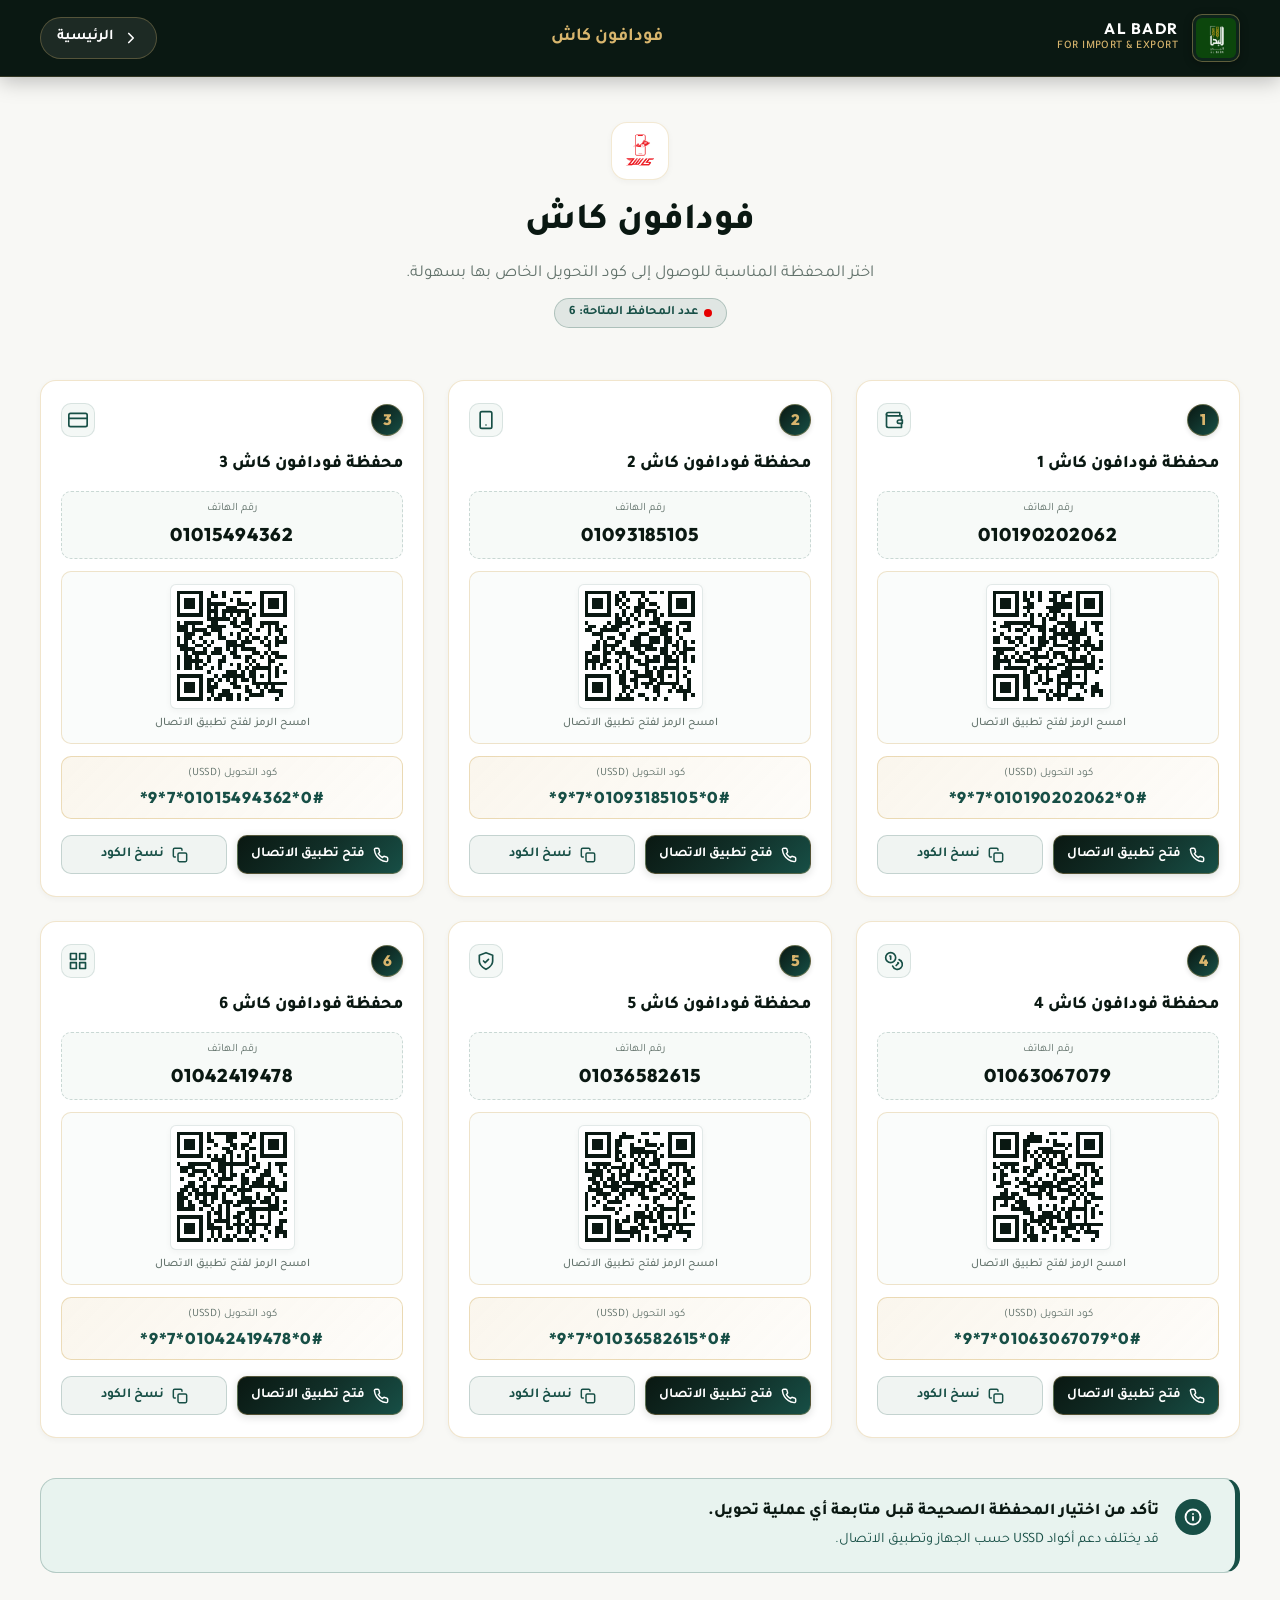
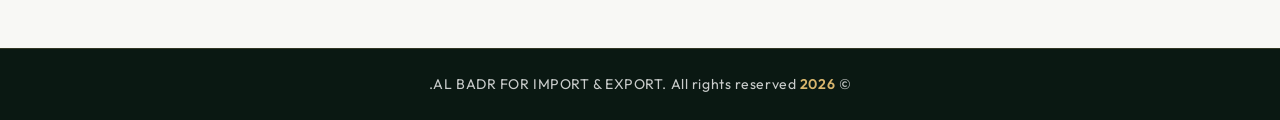
==== vodafone.html @ 9dbde71a "Add files via upload" ====
<!DOCTYPE html>
<html lang="ar" dir="rtl">
<head>
  <meta charset="UTF-8">
  <meta name="viewport" content="width=device-width, initial-scale=1.0">
  <title>AL BADR FOR IMPORT & EXPORT | فودافون كاش - محافظ التحويل</title>
  <meta name="description" content="محافظ فودافون كاش الرسمية لشركة البدر للاستيراد والتصدير - اختر المحفظة المناسبة للوصول إلى كود التحويل والـ QR Code الخاص بها بسهولة.">
  
  <!-- Favicon -->
  <link rel="icon" type="image/jpeg" href="logo.jpeg">
  
  <!-- Google Fonts: Tajawal (Arabic) + Outfit (Latin) -->
  <link rel="preconnect" href="https://fonts.googleapis.com">
  <link rel="preconnect" href="https://fonts.gstatic.com" crossorigin>
  <link href="https://fonts.googleapis.com/css2?family=Outfit:wght@400;500;600;700;800&family=Tajawal:wght@400;500;700;800;900&display=swap" rel="stylesheet">
  
  <!-- Main Stylesheet -->
  <link rel="stylesheet" href="style.css">
  
  <!-- Lightweight Standalone QR Code Library (Local with CDN fallback) -->
  <script src="qrcode.min.js"></script>
  <script>
    if (typeof QRCode === 'undefined') {
      document.write('<script src="https://cdnjs.cloudflare.com/ajax/libs/qrcodejs/1.0.0/qrcode.min.js"><\/script>');
    }
  </script>

  <!-- Vodafone Page Specific Styles -->
  <style>
    /* Subpage Header */
    .subpage-header-container {
      display: flex;
      align-items: center;
      justify-content: space-between;
      height: 76px;
    }

    .btn-back-home {
      display: inline-flex;
      align-items: center;
      gap: 8px;
      color: var(--color-white);
      font-size: 0.92rem;
      font-weight: 600;
      padding: 8px 16px;
      border-radius: var(--radius-full);
      background: rgba(255, 255, 255, 0.08);
      border: 1px solid rgba(216, 181, 109, 0.3);
      transition: all var(--transition-fast);
      cursor: pointer;
    }

    .btn-back-home:hover {
      background: var(--color-accent-gold);
      color: var(--color-primary-dark);
      border-color: var(--color-accent-gold);
      transform: translateX(3px);
    }

    .btn-back-home svg {
      width: 18px;
      height: 18px;
      transition: transform var(--transition-fast);
    }

    .header-subpage-title {
      font-size: 1.15rem;
      font-weight: 700;
      color: var(--color-accent-gold);
      display: flex;
      align-items: center;
      gap: 8px;
    }

    /* Main Page Container */
    .vodafone-page-main {
      padding: 45px 0 75px;
      min-height: calc(100vh - 150px);
    }

    /* Hero / Title Section */
    .vodafone-header-block {
      text-align: center;
      max-width: 720px;
      margin: 0 auto 40px;
    }

    .vodafone-top-icon-box {
      width: 58px;
      height: 58px;
      margin: 0 auto 14px;
      background: #FFFFFF;
      border-radius: var(--radius-md);
      box-shadow: var(--shadow-sm);
      border: 1px solid rgba(216, 181, 109, 0.3);
      display: flex;
      align-items: center;
      justify-content: center;
      padding: 8px;
    }

    .vodafone-top-icon-box img {
      width: 100%;
      height: 100%;
      object-fit: contain;
    }

    .vodafone-badge-count {
      display: inline-flex;
      align-items: center;
      gap: 6px;
      background: rgba(23, 79, 70, 0.1);
      border: 1px solid rgba(23, 79, 70, 0.25);
      color: var(--color-secondary-green);
      font-size: 0.8rem;
      font-weight: 700;
      padding: 4px 14px;
      border-radius: var(--radius-full);
      margin-bottom: 12px;
    }

    .vodafone-badge-count-dot {
      width: 8px;
      height: 8px;
      border-radius: 50%;
      background: #E60000;
    }

    .vodafone-main-heading {
      font-size: 2.3rem;
      font-weight: 800;
      color: var(--color-primary-dark);
      margin-bottom: 8px;
    }

    .vodafone-desc-text {
      font-size: 1.05rem;
      color: var(--color-text-muted);
      line-height: 1.6;
    }

    /* Wallets Grid */
    .wallets-grid {
      display: grid;
      grid-template-columns: repeat(3, 1fr);
      gap: 24px;
      margin-bottom: 40px;
    }

    /* Single Wallet Card */
    .wallet-card {
      background: var(--color-white);
      border: 1px solid rgba(216, 181, 109, 0.35);
      border-radius: var(--radius-md);
      padding: 22px 20px;
      display: flex;
      flex-direction: column;
      position: relative;
      box-shadow: var(--shadow-sm);
      transition: transform var(--transition-smooth), box-shadow var(--transition-smooth), border-color var(--transition-smooth);
    }

    .wallet-card:hover {
      transform: translateY(-4px);
      box-shadow: var(--shadow-md);
      border-color: var(--color-accent-gold);
    }

    .wallet-card-header {
      display: flex;
      align-items: center;
      justify-content: space-between;
      margin-bottom: 14px;
    }

    /* Serial Number Badge */
    .wallet-serial-badge {
      width: 32px;
      height: 32px;
      border-radius: 50%;
      background: linear-gradient(135deg, #0A1812 0%, #174F46 100%);
      color: var(--color-accent-gold);
      font-weight: 800;
      font-size: 0.95rem;
      font-family: var(--font-latin);
      display: flex;
      align-items: center;
      justify-content: center;
      border: 1px solid rgba(216, 181, 109, 0.4);
      box-shadow: 0 2px 5px rgba(0,0,0,0.12);
    }

    /* Unique Card Icon (Small: 24-32px) */
    .wallet-icon-holder {
      width: 34px;
      height: 34px;
      border-radius: var(--radius-sm);
      background: #F4F8F6;
      border: 1px solid rgba(23, 79, 70, 0.12);
      display: flex;
      align-items: center;
      justify-content: center;
      color: var(--color-secondary-green);
      transition: all var(--transition-fast);
    }

    .wallet-card:hover .wallet-icon-holder {
      background: #E9F4F0;
      color: var(--color-accent-gold);
      transform: scale(1.05);
    }

    .wallet-icon-holder svg {
      width: 20px;
      height: 20px;
    }

    .wallet-title {
      font-size: 1.1rem;
      font-weight: 800;
      color: var(--color-primary-dark);
      margin-bottom: 12px;
    }

    /* Phone Box */
    .wallet-data-row {
      background: #F7FAF8;
      border: 1px dashed rgba(23, 79, 70, 0.2);
      border-radius: var(--radius-sm);
      padding: 8px 12px;
      margin-bottom: 12px;
      text-align: center;
    }

    .wallet-data-label {
      font-size: 0.7rem;
      color: var(--color-text-muted);
      margin-bottom: 2px;
      display: block;
    }

    .wallet-phone-val {
      font-family: var(--font-latin);
      font-size: 1.15rem;
      font-weight: 800;
      color: var(--color-primary-dark);
      letter-spacing: 0.05em;
      direction: ltr;
      display: block;
    }

    /* QR Code Display Frame */
    .wallet-qr-wrapper {
      background: #FAFCFB;
      border: 1px solid rgba(216, 181, 109, 0.35);
      border-radius: var(--radius-sm);
      padding: 12px 10px 10px;
      display: flex;
      flex-direction: column;
      align-items: center;
      justify-content: center;
      margin-bottom: 12px;
    }

    .wallet-qr-box {
      width: 125px;
      height: 125px;
      background: #FFFFFF;
      padding: 6px;
      border-radius: 6px;
      border: 1px solid rgba(23, 79, 70, 0.12);
      box-shadow: 0 2px 6px rgba(0,0,0,0.04);
      display: flex;
      align-items: center;
      justify-content: center;
    }

    .wallet-qr-box canvas, .wallet-qr-box img {
      display: block;
      max-width: 100%;
      height: auto;
    }

    .wallet-qr-caption {
      font-size: 0.72rem;
      color: var(--color-text-muted);
      margin-top: 6px;
      font-weight: 500;
    }

    /* USSD Code Box */
    .wallet-code-row {
      background: linear-gradient(135deg, rgba(216, 181, 109, 0.12) 0%, rgba(216, 181, 109, 0.04) 100%);
      border: 1px solid rgba(216, 181, 109, 0.45);
      border-radius: var(--radius-sm);
      padding: 8px 12px;
      margin-bottom: 16px;
      text-align: center;
    }

    .wallet-code-val {
      font-family: var(--font-latin);
      font-size: 0.98rem;
      font-weight: 800;
      color: var(--color-secondary-green);
      letter-spacing: 0.05em;
      direction: ltr;
      display: block;
    }

    /* Action Buttons (UI Stage) */
    .wallet-actions-group {
      margin-top: auto;
      display: flex;
      gap: 10px;
    }

    .btn-wallet-action {
      flex: 1;
      display: inline-flex;
      align-items: center;
      justify-content: center;
      gap: 8px;
      font-size: 0.85rem;
      font-weight: 700;
      padding: 10px 12px;
      border-radius: var(--radius-sm);
      transition: all var(--transition-fast);
      cursor: pointer;
      user-select: none;
    }

    .btn-wallet-call {
      background: var(--gradient-hero);
      color: var(--color-white);
      border: 1px solid rgba(216, 181, 109, 0.35);
      box-shadow: 0 2px 8px rgba(10, 24, 18, 0.15);
    }

    .btn-wallet-call:hover {
      background: var(--gradient-gold);
      color: var(--color-primary-dark);
      border-color: var(--color-accent-gold);
      transform: translateY(-2px);
    }

    .btn-wallet-copy {
      background: #F0F4F2;
      color: var(--color-secondary-green);
      border: 1px solid rgba(23, 79, 70, 0.2);
    }

    .btn-wallet-copy:hover {
      background: #E0ECE8;
      color: var(--color-primary-dark);
      border-color: var(--color-secondary-green);
      transform: translateY(-2px);
    }

    .btn-wallet-action svg {
      width: 16px;
      height: 16px;
    }

    /* Notice / Instruction Section at bottom */
    .vodafone-notice-box {
      background: #E8F3EF;
      border: 1px solid rgba(23, 79, 70, 0.25);
      border-right: 5px solid var(--color-secondary-green);
      border-radius: var(--radius-md);
      padding: 20px 24px;
      display: flex;
      align-items: flex-start;
      gap: 16px;
    }

    .notice-icon-box {
      width: 36px;
      height: 36px;
      border-radius: 50%;
      background: var(--color-secondary-green);
      color: var(--color-white);
      display: flex;
      align-items: center;
      justify-content: center;
      flex-shrink: 0;
    }

    .notice-icon-box svg {
      width: 18px;
      height: 18px;
    }

    .notice-text-content h4 {
      font-size: 1.02rem;
      font-weight: 800;
      color: var(--color-primary-dark);
      margin-bottom: 4px;
    }

    .notice-text-content p {
      font-size: 0.9rem;
      color: var(--color-secondary-green);
      line-height: 1.6;
    }

    /* Responsive Queries */
    @media (max-width: 992px) {
      .wallets-grid {
        grid-template-columns: repeat(2, 1fr);
      }
    }

    @media (max-width: 640px) {
      .wallets-grid {
        grid-template-columns: 1fr;
        gap: 20px;
      }

      .vodafone-main-heading {
        font-size: 1.85rem;
      }

      .vodafone-notice-box {
        flex-direction: column;
        padding: 16px;
      }
    }
  </style>
</head>
<body dir="rtl">

  <!-- ==========================================================================
       Header Section
       ========================================================================== -->
  <header class="site-header" id="mainHeader">
    <div class="container subpage-header-container">
      <!-- Brand Identity / Logo -->
      <a href="index.html" class="brand-identity" style="text-decoration:none;">
        <div class="brand-logo-frame">
          <img src="logo.jpeg" alt="شعار شركة البدر للاستيراد والتصدير" class="brand-logo-img">
        </div>
        <div class="brand-text">
          <span class="brand-name-en">AL BADR</span>
          <span class="brand-sub-tag">FOR IMPORT &amp; EXPORT</span>
        </div>
      </a>

      <!-- Page Title -->
      <div class="header-subpage-title">
        <span>فودافون كاش</span>
      </div>

      <!-- Back to Main Page Button -->
      <div>
        <a href="index.html" class="btn-back-home" aria-label="الرجوع للرئيسية">
          <svg viewBox="0 0 24 24" fill="none" stroke="currentColor" stroke-width="2.2" stroke-linecap="round" stroke-linejoin="round">
            <polyline points="9 18 15 12 9 6"></polyline>
          </svg>
          <span>الرئيسية</span>
        </a>
      </div>
    </div>
  </header>

  <!-- ==========================================================================
       Vodafone Cash Wallets Section
       ========================================================================== -->
  <main class="vodafone-page-main">
    <div class="container">
      
      <!-- Top Title and Info -->
      <div class="vodafone-header-block">
        <div class="vodafone-top-icon-box">
          <img src="vodafone.png" alt="Vodafone Cash Logo">
        </div>
        
        <h1 class="vodafone-main-heading">
          فودافون كاش
        </h1>
        
        <p class="vodafone-desc-text">
          اختر المحفظة المناسبة للوصول إلى كود التحويل الخاص بها بسهولة.
        </p>
        
        <div class="vodafone-badge-count" style="margin-top: 10px;">
          <span class="vodafone-badge-count-dot"></span>
          <span>عدد المحافظ المتاحة: 6</span>
        </div>
      </div>

      <!-- 6 Wallets Dynamic Grid Container -->
      <div class="wallets-grid" id="walletsContainer">
        <!-- Rendered dynamically from siteConfig.js data list -->
      </div>

      <!-- Bottom Notice Box -->
      <div class="vodafone-notice-box">
        <div class="notice-icon-box">
          <svg viewBox="0 0 24 24" fill="none" stroke="currentColor" stroke-width="2.5" stroke-linecap="round" stroke-linejoin="round">
            <circle cx="12" cy="12" r="10"></circle>
            <line x1="12" y1="16" x2="12" y2="12"></line>
            <line x1="12" y1="8" x2="12.01" y2="8"></line>
          </svg>
        </div>
        <div class="notice-text-content">
          <h4>تأكد من اختيار المحفظة الصحيحة قبل متابعة أي عملية تحويل.</h4>
          <p>قد يختلف دعم أكواد USSD حسب الجهاز وتطبيق الاتصال.</p>
        </div>
      </div>

    </div>
  </main>

  <!-- ==========================================================================
       Minimal Copyright Footer
       ========================================================================== -->
  <footer class="site-footer" id="footer">
    <div class="container footer-minimal-container">
      <div class="copyright-text">
        &copy; <span id="currentYear">2026</span> AL BADR FOR IMPORT &amp; EXPORT. All rights reserved.
      </div>
    </div>
  </footer>

  <!-- Page Logic Script -->
  <script type="module">
    import { siteConfig } from './siteConfig.js';

    document.addEventListener("DOMContentLoaded", () => {
      // 1. Update copyright year automatically
      const yearEl = document.getElementById("currentYear");
      if (yearEl) {
        yearEl.textContent = new Date().getFullYear();
      }

      // 2. SVG Icons helper for distinct wallet icons (24-32px)
      const iconsMap = {
        wallet: `<svg viewBox="0 0 24 24" fill="none" stroke="currentColor" stroke-width="2" stroke-linecap="round" stroke-linejoin="round"><path d="M21 12V7H5a2 2 0 0 1 0-4h14v4"></path><path d="M3 5v14a2 2 0 0 0 2 2h16v-5"></path><path d="M18 12a2 2 0 0 0 0 4h4v-4Z"></path></svg>`,
        phone: `<svg viewBox="0 0 24 24" fill="none" stroke="currentColor" stroke-width="2" stroke-linecap="round" stroke-linejoin="round"><rect x="5" y="2" width="14" height="20" rx="2" ry="2"></rect><line x1="12" y1="18" x2="12.01" y2="18"></line></svg>`,
        card: `<svg viewBox="0 0 24 24" fill="none" stroke="currentColor" stroke-width="2" stroke-linecap="round" stroke-linejoin="round"><rect x="1" y="4" width="22" height="16" rx="2" ry="2"></rect><line x1="1" y1="10" x2="23" y2="10"></line></svg>`,
        coins: `<svg viewBox="0 0 24 24" fill="none" stroke="currentColor" stroke-width="2" stroke-linecap="round" stroke-linejoin="round"><circle cx="8" cy="8" r="6"></circle><path d="M18.09 10.37A6 6 0 1 1 10.34 18"></path><path d="M7 6h1v4"></path><path d="m16.71 13.88.7.71-2.82 2.82"></path></svg>`,
        shield: `<svg viewBox="0 0 24 24" fill="none" stroke="currentColor" stroke-width="2" stroke-linecap="round" stroke-linejoin="round"><path d="M12 22s8-4 8-10V5l-8-3-8 3v7c0 6 8 10 8 10z"></path><path d="m9 12 2 2 4-4"></path></svg>`,
        qrcode: `<svg viewBox="0 0 24 24" fill="none" stroke="currentColor" stroke-width="2" stroke-linecap="round" stroke-linejoin="round"><rect x="3" y="3" width="7" height="7"></rect><rect x="14" y="3" width="7" height="7"></rect><rect x="14" y="14" width="7" height="7"></rect><rect x="3" y="14" width="7" height="7"></rect></svg>`
      };

      // 3. Render 6 Wallets dynamically from centralized data
      const container = document.getElementById("walletsContainer");
      const walletsData = siteConfig.payments.vodafoneCash.wallets || [];
      const getCode = siteConfig.payments.vodafoneCash.getTransferCode;
      const getTelUri = siteConfig.payments.vodafoneCash.getTelUri;

      if (container && walletsData.length > 0) {
        container.innerHTML = walletsData.map(wallet => {
          const transferCode = getCode(wallet.phone);
          const telUri = getTelUri(wallet.phone);
          const iconSvg = iconsMap[wallet.iconType] || iconsMap.wallet;
          const qrContainerId = `qr-code-${wallet.id}`;

          return `
            <div class="wallet-card" data-wallet-id="${wallet.id}">
              <div class="wallet-card-header">
                <div class="wallet-serial-badge">${wallet.id}</div>
                <div class="wallet-icon-holder" aria-hidden="true">
                  ${iconSvg}
                </div>
              </div>

              <div class="wallet-title">${wallet.nameAr}</div>

              <!-- رقم الهاتف الخاص بالمحفظة -->
              <div class="wallet-data-row">
                <span class="wallet-data-label">رقم الهاتف</span>
                <span class="wallet-phone-val">${wallet.phone}</span>
              </div>

              <!-- QR Code الخاص بالمحفظة (باستخدام بروتوكول tel:) -->
              <div class="wallet-qr-wrapper">
                <div class="wallet-qr-box" id="${qrContainerId}" title="${telUri}"></div>
                <span class="wallet-qr-caption">امسح الرمز لفتح تطبيق الاتصال</span>
              </div>

              <!-- كود USSD مكتوب بوضوح -->
              <div class="wallet-code-row">
                <span class="wallet-data-label">كود التحويل (USSD)</span>
                <span class="wallet-code-val">${transferCode}</span>
              </div>

              <!-- الأزرار (مرحلة UI فقط، غير مفعلة حالياً) -->
              <div class="wallet-actions-group">
                <button type="button" class="btn-wallet-action btn-wallet-call" data-wallet-id="${wallet.id}" data-tel="${telUri}" aria-label="فتح تطبيق الاتصال لمحفظة ${wallet.id}">
                  <svg viewBox="0 0 24 24" fill="none" stroke="currentColor" stroke-width="2.2" stroke-linecap="round" stroke-linejoin="round">
                    <path d="M22 16.92v3a2 2 0 0 1-2.18 2 19.79 19.79 0 0 1-8.63-3.07 19.5 19.5 0 0 1-6-6 19.79 19.79 0 0 1-3.07-8.67A2 2 0 0 1 4.11 2h3a2 2 0 0 1 2 1.72 12.84 12.84 0 0 0 .7 2.81 2 2 0 0 1-.45 2.11L8.09 9.91a16 16 0 0 0 6 6l1.27-1.27a2 2 0 0 1 2.11-.45 12.84 12.84 0 0 0 2.81.7A2 2 0 0 1 22 16.92z"></path>
                  </svg>
                  <span>فتح تطبيق الاتصال</span>
                </button>

                <button type="button" class="btn-wallet-action btn-wallet-copy" data-wallet-id="${wallet.id}" data-code="${transferCode}" aria-label="نسخ الكود لمحفظة ${wallet.id}">
                  <svg viewBox="0 0 24 24" fill="none" stroke="currentColor" stroke-width="2.2" stroke-linecap="round" stroke-linejoin="round">
                    <rect x="9" y="9" width="13" height="13" rx="2" ry="2"></rect>
                    <path d="M5 15H4a2 2 0 0 1-2-2V4a2 2 0 0 1 2-2h9a2 2 0 0 1 2 2v1"></path>
                  </svg>
                  <span>نسخ الكود</span>
                </button>
              </div>
            </div>
          `;
        }).join('');

        // توليد QR Code لكل محفظة بشكل ديناميكي ومستقل باستخدام بروتوكول tel:
        const initQRCodes = () => {
          walletsData.forEach(wallet => {
            const qrContainerId = `qr-code-${wallet.id}`;
            const qrElem = document.getElementById(qrContainerId);
            const telUri = getTelUri(wallet.phone);

            if (qrElem) {
              qrElem.innerHTML = ""; // تفريغ أي محتوى سابق
              if (typeof QRCode !== 'undefined') {
                try {
                  new QRCode(qrElem, {
                    text: telUri,
                    width: 110,
                    height: 110,
                    colorDark: "#0A1812",
                    colorLight: "#FFFFFF",
                    correctLevel: QRCode.CorrectLevel.M
                  });
                } catch (err) {
                  console.error(`Error generating QR for wallet ${wallet.id}:`, err);
                  // في حال حدوث أي خطأ في الكانفاس، استخدام توليد SVG/Image كـ Fallback
                  qrElem.innerHTML = `<img src="https://api.qrserver.com/v1/create-qr-code/?size=110x110&data=${encodeURIComponent(telUri)}" alt="QR Code" width="110" height="110">`;
                }
              } else {
                // في حال عدم تحميل المكتبة لأي سبب في البيئة المحلية
                qrElem.innerHTML = `<img src="https://api.qrserver.com/v1/create-qr-code/?size=110x110&data=${encodeURIComponent(telUri)}" alt="QR Code" width="110" height="110">`;
              }
            }
          });
        };

        // تنفيذ التوليد مع ضمان اكتمال رسم الـ DOM
        setTimeout(initQRCodes, 50);
      }

      // 4. سلوك الأزرار في مرحلة الـ UI: تأثير بصري خفيف دون تشغيل اتصال أو نسخ
      const allActionButtons = document.querySelectorAll(".btn-wallet-action");
      allActionButtons.forEach(btn => {
        btn.addEventListener("click", (e) => {
          e.preventDefault();
          e.stopPropagation();
          btn.style.transform = "scale(0.97)";
          setTimeout(() => {
            btn.style.transform = "";
          }, 150);
        });
      });
    });
  </script>
</body>
</html>
---- style.css ----
/* ==========================================================================
   AL BADR FOR IMPORT & EXPORT - NFC DIGITAL BUSINESS CARD
   Design System & Styling
   ========================================================================== */

/* --- Custom Properties / Theme Tokens --- */
:root {
  /* Brand Colors */
  --color-primary-dark: #0A1812;      /* الأخضر الداكن الأساسي */
  --color-secondary-green: #174F46;   /* الأخضر الثانوي / البترولي */
  --color-accent-gold: #D8B56D;       /* الذهبي الفاخر */
  --color-gold-light: #F4E7C5;        /* ذهبي فاتح للتوهج */
  --color-gold-dark: #B59349;         /* ذهبي غامق للحدود والتفاصيل */
  --color-bg-light: #F8F8F5;          /* الخلفية الفاتحة */
  --color-white: #FFFFFF;             /* الأبيض الصافي */
  --color-text-main: #14211D;         /* لون النصوص الداكنة */
  --color-text-muted: #62726B;        /* نصوص ثانوية هادئة */
  --color-card-border: rgba(23, 79, 70, 0.12); /* حدود الكروت الهادئة */
  --color-card-border-hover: rgba(216, 181, 109, 0.45);
  
  /* Gradients */
  --gradient-hero: linear-gradient(135deg, #0A1812 0%, #112F28 50%, #174F46 100%);
  --gradient-dark-radial: radial-gradient(circle at 20% 20%, rgba(23, 79, 70, 0.4) 0%, rgba(10, 24, 18, 0.95) 70%);
  --gradient-gold: linear-gradient(135deg, #D8B56D 0%, #F5E5C0 50%, #C9A354 100%);
  --gradient-gold-subtle: linear-gradient(180deg, rgba(216, 181, 109, 0.15) 0%, rgba(216, 181, 109, 0) 100%);
  --gradient-card-hover: linear-gradient(180deg, #FFFFFF 0%, #F9F9F6 100%);

  /* Typography */
  --font-arabic: 'Tajawal', -apple-system, BlinkMacSystemFont, 'Segoe UI', Roboto, sans-serif;
  --font-latin: 'Outfit', -apple-system, BlinkMacSystemFont, 'Segoe UI', Roboto, sans-serif;

  /* Shadows */
  --shadow-sm: 0 2px 6px rgba(10, 24, 18, 0.04);
  --shadow-md: 0 8px 24px rgba(10, 24, 18, 0.07);
  --shadow-lg: 0 16px 36px rgba(10, 24, 18, 0.12);
  --shadow-gold: 0 10px 25px rgba(216, 181, 109, 0.28);
  --shadow-inner-glow: inset 0 1px 0 rgba(255, 255, 255, 0.2);

  /* Radii */
  --radius-sm: 10px;
  --radius-md: 16px;
  --radius-lg: 24px;
  --radius-full: 9999px;

  /* Transitions */
  --transition-fast: 0.2s cubic-bezier(0.4, 0, 0.2, 1);
  --transition-smooth: 0.35s cubic-bezier(0.16, 1, 0.3, 1);
}

/* --- Base Reset & Box Sizing --- */
*, *::before, *::after {
  box-sizing: border-box;
  margin: 0;
  padding: 0;
}

html {
  scroll-behavior: smooth;
  -webkit-text-size-adjust: 100%;
}

body {
  font-family: var(--font-arabic);
  background-color: var(--color-bg-light);
  color: var(--color-text-main);
  line-height: 1.6;
  overflow-x: hidden;
  direction: rtl; /* الافتراضي عربي */
  text-align: right;
  -webkit-font-smoothing: antialiased;
  -moz-osx-font-smoothing: grayscale;
}

body[dir="ltr"] {
  direction: ltr;
  text-align: left;
  font-family: var(--font-latin);
}

img, svg {
  display: block;
  max-width: 100%;
}

button, a {
  font-family: inherit;
  color: inherit;
  text-decoration: none;
  cursor: pointer;
  border: none;
  background: none;
  outline: none;
  -webkit-tap-highlight-color: transparent;
}

/* Accessibility Focus States */
button:focus-visible, a:focus-visible {
  outline: 2px solid var(--color-accent-gold);
  outline-offset: 3px;
}

/* Containers */
.container {
  width: 100%;
  max-width: 1240px;
  margin-left: auto;
  margin-right: auto;
  padding-left: 20px;
  padding-right: 20px;
}

/* ==========================================================================
   1. Header Section
   ========================================================================== */
.site-header {
  position: sticky;
  top: 0;
  z-index: 100;
  background-color: var(--color-primary-dark);
  border-bottom: 1px solid rgba(216, 181, 109, 0.2);
  backdrop-filter: blur(12px);
  box-shadow: 0 4px 20px rgba(0, 0, 0, 0.25);
  transition: all var(--transition-smooth);
}

.header-container {
  display: flex;
  align-items: center;
  justify-content: space-between;
  height: 76px;
}

/* Brand Logo & Name */
.brand-identity {
  display: flex;
  align-items: center;
  gap: 14px;
}

.brand-logo-frame {
  width: 48px;
  height: 48px;
  border-radius: var(--radius-sm);
  background: #0E241B;
  border: 1px solid rgba(216, 181, 109, 0.4);
  padding: 3px;
  box-shadow: 0 2px 8px rgba(0,0,0,0.3);
  display: flex;
  align-items: center;
  justify-content: center;
  overflow: hidden;
}

.brand-logo-img {
  width: 100%;
  height: 100%;
  object-fit: cover;
  border-radius: 6px;
}

.brand-text {
  display: flex;
  flex-direction: column;
}

.brand-name-en {
  font-family: var(--font-latin);
  font-weight: 700;
  font-size: 0.95rem;
  letter-spacing: 0.08em;
  color: var(--color-white);
  line-height: 1.2;
}

.brand-sub-tag {
  font-size: 0.72rem;
  color: var(--color-accent-gold);
  letter-spacing: 0.04em;
  font-weight: 500;
}

/* Navigation Links */
.header-nav {
  display: flex;
  align-items: center;
  gap: 28px;
}

.nav-link {
  color: rgba(255, 255, 255, 0.85);
  font-size: 0.92rem;
  font-weight: 500;
  position: relative;
  padding: 6px 0;
  transition: color var(--transition-fast);
}

.nav-link::after {
  content: '';
  position: absolute;
  bottom: 0;
  left: 0;
  right: 0;
  height: 2px;
  background: var(--color-accent-gold);
  transform: scaleX(0);
  transition: transform var(--transition-fast);
  transform-origin: center;
}

.nav-link:hover {
  color: var(--color-accent-gold);
}

.nav-link:hover::after {
  transform: scaleX(1);
}

/* Header Actions */
.header-actions {
  display: flex;
  align-items: center;
  gap: 12px;
}

.lang-selector {
  display: flex;
  align-items: center;
  background: rgba(255, 255, 255, 0.06);
  border: 1px solid rgba(216, 181, 109, 0.3);
  border-radius: var(--radius-full);
  padding: 3px;
  gap: 2px;
}

.lang-btn {
  font-size: 0.75rem;
  font-weight: 600;
  padding: 4px 10px;
  border-radius: var(--radius-full);
  color: rgba(255, 255, 255, 0.7);
  transition: all var(--transition-fast);
}

.lang-btn.active {
  background: var(--color-accent-gold);
  color: var(--color-primary-dark);
}

.lang-btn:hover:not(.active) {
  color: var(--color-white);
}

/* Mobile Hamburger Button */
.hamburger-btn {
  display: none;
  flex-direction: column;
  justify-content: center;
  gap: 5px;
  width: 40px;
  height: 40px;
  border-radius: var(--radius-sm);
  background: rgba(255, 255, 255, 0.06);
  border: 1px solid rgba(216, 181, 109, 0.25);
  padding: 9px;
  cursor: pointer;
}

.hamburger-btn span {
  display: block;
  height: 2px;
  width: 100%;
  background-color: var(--color-accent-gold);
  border-radius: 2px;
  transition: all var(--transition-fast);
}

/* Mobile Nav Drawer */
.mobile-nav-drawer {
  display: none;
  background: #0D2018;
  border-bottom: 1px solid rgba(216, 181, 109, 0.25);
  padding: 16px 20px;
  flex-direction: column;
  gap: 14px;
}

.mobile-nav-drawer.open {
  display: flex;
}

.mobile-nav-link {
  color: rgba(255, 255, 255, 0.9);
  padding: 10px 0;
  border-bottom: 1px solid rgba(255, 255, 255, 0.05);
  font-size: 0.95rem;
  font-weight: 500;
}

.mobile-nav-link:hover {
  color: var(--color-accent-gold);
}

/* ==========================================================================
   2. Hero Section
   ========================================================================== */
.hero-section {
  position: relative;
  background: var(--gradient-hero);
  color: var(--color-white);
  padding: 65px 0 85px;
  overflow: hidden;
  border-bottom: 1px solid rgba(216, 181, 109, 0.25);
}

/* Background visual motif & decorative leaves */
.hero-bg-overlay {
  position: absolute;
  inset: 0;
  pointer-events: none;
  z-index: 1;
}

.hero-radial-glow {
  position: absolute;
  top: -100px;
  right: -50px;
  width: 500px;
  height: 500px;
  background: radial-gradient(circle, rgba(23, 79, 70, 0.5) 0%, rgba(10, 24, 18, 0) 70%);
  filter: blur(40px);
}

.hero-mesh-pattern {
  position: absolute;
  inset: 0;
  opacity: 0.05;
  background-image: radial-gradient(var(--color-accent-gold) 1px, transparent 1px);
  background-size: 24px 24px;
}

.hero-wheat-pattern {
  position: absolute;
  left: 2%;
  bottom: 0;
  opacity: 0.07;
  width: 320px;
  height: auto;
  pointer-events: none;
}

.hero-grid {
  position: relative;
  z-index: 2;
  display: grid;
  grid-template-columns: 1.15fr 0.85fr;
  align-items: center;
  gap: 48px;
}

/* Hero Content (Right in Arabic RTL) */
.hero-content {
  display: flex;
  flex-direction: column;
  gap: 20px;
}

.hero-badge {
  align-self: flex-start;
  display: inline-flex;
  align-items: center;
  gap: 8px;
  background: rgba(216, 181, 109, 0.12);
  border: 1px solid rgba(216, 181, 109, 0.35);
  color: var(--color-accent-gold);
  padding: 6px 14px;
  border-radius: var(--radius-full);
  font-size: 0.8rem;
  font-weight: 600;
  letter-spacing: 0.02em;
}

.hero-badge-dot {
  width: 7px;
  height: 7px;
  background-color: var(--color-accent-gold);
  border-radius: 50%;
  animation: pulse-dot 2s infinite ease-in-out;
}

@keyframes pulse-dot {
  0%, 100% { opacity: 0.4; transform: scale(0.9); }
  50% { opacity: 1; transform: scale(1.3); }
}

.hero-title {
  font-size: 2.85rem;
  font-weight: 800;
  line-height: 1.25;
  color: var(--color-white);
  letter-spacing: -0.02em;
}

.hero-title span {
  color: var(--color-white);
  position: relative;
  display: inline-block;
}

.hero-subtitle {
  font-size: 1.25rem;
  font-weight: 700;
  color: var(--color-accent-gold);
  display: flex;
  align-items: center;
  gap: 10px;
  flex-wrap: wrap;
}

.hero-desc {
  font-size: 1.05rem;
  color: rgba(255, 255, 255, 0.8);
  line-height: 1.7;
  max-width: 540px;
}

/* Hero CTA Button */
.hero-cta-wrapper {
  margin-top: 10px;
}

.btn-gold-cta {
  display: inline-flex;
  align-items: center;
  justify-content: center;
  gap: 12px;
  background: var(--gradient-gold);
  color: var(--color-primary-dark);
  font-size: 1.05rem;
  font-weight: 700;
  padding: 16px 34px;
  border-radius: var(--radius-full);
  box-shadow: var(--shadow-gold);
  border: 1px solid rgba(255, 255, 255, 0.4);
  transition: transform var(--transition-fast), box-shadow var(--transition-fast);
  cursor: pointer;
}

.btn-gold-cta:hover {
  transform: translateY(-2px);
  box-shadow: 0 14px 30px rgba(216, 181, 109, 0.4);
}

.btn-gold-cta:active {
  transform: translateY(0);
}

.btn-gold-cta svg {
  width: 20px;
  height: 20px;
  transition: transform var(--transition-fast);
}

body[dir="rtl"] .btn-gold-cta:hover svg {
  transform: translateX(-4px);
}

body[dir="ltr"] .btn-gold-cta:hover svg {
  transform: translateX(4px);
}

/* Hero Visual (Left in Arabic RTL) - Phone + NFC Card Mockup */
.hero-visual-wrapper {
  position: relative;
  display: flex;
  align-items: center;
  justify-content: center;
}

.mockup-scene {
  position: relative;
  width: 100%;
  max-width: 440px;
  height: 480px;
  display: flex;
  align-items: center;
  justify-content: center;
}

/* International Logistics Cargo Backdrop */
.scene-backdrop {
  position: absolute;
  width: 360px;
  height: 360px;
  border-radius: 50%;
  background: radial-gradient(circle, rgba(23, 79, 70, 0.7) 0%, rgba(10, 24, 18, 0.4) 70%, transparent 100%);
  border: 1px dashed rgba(216, 181, 109, 0.35);
  animation: rotateBackdrop 40s linear infinite;
}

@keyframes rotateBackdrop {
  from { transform: rotate(0deg); }
  to { transform: rotate(360deg); }
}

/* NFC Digital Business Card Mockup */
.nfc-card-mockup {
  position: absolute;
  bottom: 30px;
  left: 0;
  width: 270px;
  height: 170px;
  background: linear-gradient(135deg, #091712 0%, #174F46 70%, #1A574E 100%);
  border-radius: var(--radius-md);
  border: 1px solid rgba(216, 181, 109, 0.6);
  box-shadow: 0 20px 40px rgba(0, 0, 0, 0.6), inset 0 1px 1px rgba(255, 255, 255, 0.25);
  padding: 18px;
  display: flex;
  flex-direction: column;
  justify-content: space-between;
  transform: rotate(-10deg) translateY(-10px);
  z-index: 2;
  transition: transform var(--transition-smooth);
}

.nfc-card-mockup:hover {
  transform: rotate(-7deg) translateY(-16px);
}

.nfc-card-top {
  display: flex;
  align-items: center;
  justify-content: space-between;
}

.nfc-chip-icon {
  width: 34px;
  height: 26px;
  background: linear-gradient(135deg, #D8B56D, #F1DC9B);
  border-radius: 5px;
  border: 1px solid #B89647;
  position: relative;
  box-shadow: 0 2px 4px rgba(0,0,0,0.3);
}

.nfc-chip-icon::after {
  content: '';
  position: absolute;
  top: 5px;
  bottom: 5px;
  left: 10px;
  right: 10px;
  border: 1px solid rgba(10, 24, 18, 0.3);
  border-radius: 2px;
}

.nfc-waves-icon {
  width: 26px;
  height: 26px;
  color: var(--color-accent-gold);
}

.nfc-card-middle {
  display: flex;
  align-items: center;
  gap: 10px;
}

.nfc-card-logo-mini {
  width: 32px;
  height: 32px;
  border-radius: 4px;
  background: #0E241B;
  border: 1px solid rgba(216, 181, 109, 0.5);
  overflow: hidden;
}

.nfc-card-title {
  color: var(--color-white);
  font-size: 0.82rem;
  font-weight: 700;
  letter-spacing: 0.05em;
  font-family: var(--font-latin);
}

.nfc-card-bottom {
  display: flex;
  align-items: center;
  justify-content: space-between;
  border-top: 1px solid rgba(216, 181, 109, 0.2);
  padding-top: 8px;
}

.nfc-card-holder {
  font-size: 0.68rem;
  color: rgba(255, 255, 255, 0.7);
  letter-spacing: 0.04em;
}

.nfc-badge-pill {
  font-size: 0.65rem;
  color: var(--color-accent-gold);
  font-weight: 700;
  letter-spacing: 0.08em;
}

/* Smartphone Mockup */
.smartphone-mockup {
  position: absolute;
  right: 20px;
  top: 20px;
  width: 230px;
  height: 440px;
  background: #111B17;
  border-radius: 40px;
  border: 8px solid #20352D;
  box-shadow: 0 25px 60px rgba(0, 0, 0, 0.65), 0 0 0 1px rgba(216, 181, 109, 0.4);
  padding: 10px;
  z-index: 3;
  display: flex;
  flex-direction: column;
  overflow: hidden;
  transform: rotate(4deg);
  transition: transform var(--transition-smooth);
}

.smartphone-mockup:hover {
  transform: rotate(2deg) translateY(-8px);
}

/* Phone Speaker & Dynamic Island */
.phone-island {
  position: absolute;
  top: 14px;
  left: 50%;
  transform: translateX(-50%);
  width: 80px;
  height: 18px;
  background: #000;
  border-radius: 20px;
  z-index: 10;
}

/* Phone Screen Content */
.phone-screen {
  flex: 1;
  background: linear-gradient(180deg, #0A1812 0%, #153A32 100%);
  border-radius: 30px;
  display: flex;
  flex-direction: column;
  align-items: center;
  justify-content: center;
  padding: 24px 14px;
  text-align: center;
  position: relative;
  overflow: hidden;
}

.phone-screen::before {
  content: '';
  position: absolute;
  top: 0;
  left: 0;
  right: 0;
  height: 120px;
  background: radial-gradient(circle at top, rgba(216, 181, 109, 0.15), transparent 70%);
}

.phone-logo-badge {
  width: 60px;
  height: 60px;
  border-radius: 12px;
  background: #0E241B;
  border: 1px solid rgba(216, 181, 109, 0.6);
  padding: 4px;
  box-shadow: 0 4px 14px rgba(0,0,0,0.4);
  margin-bottom: 12px;
}

.phone-company-title {
  color: var(--color-white);
  font-size: 0.85rem;
  font-weight: 700;
  margin-bottom: 2px;
  line-height: 1.3;
}

.phone-company-sub {
  color: var(--color-accent-gold);
  font-size: 0.65rem;
  font-weight: 600;
  margin-bottom: 20px;
  letter-spacing: 0.05em;
}

.phone-nfc-sensor {
  width: 64px;
  height: 64px;
  border-radius: 50%;
  background: rgba(216, 181, 109, 0.12);
  border: 1.5px solid var(--color-accent-gold);
  display: flex;
  align-items: center;
  justify-content: center;
  color: var(--color-accent-gold);
  margin-bottom: 18px;
  position: relative;
  animation: pulse-ring 2.5s infinite ease-out;
}

@keyframes pulse-ring {
  0% { box-shadow: 0 0 0 0 rgba(216, 181, 109, 0.5); }
  70% { box-shadow: 0 0 0 16px rgba(216, 181, 109, 0); }
  100% { box-shadow: 0 0 0 0 rgba(216, 181, 109, 0); }
}

.phone-prompt-text {
  background: var(--gradient-gold);
  color: var(--color-primary-dark);
  font-weight: 700;
  font-size: 0.72rem;
  padding: 8px 16px;
  border-radius: var(--radius-full);
  box-shadow: 0 4px 10px rgba(0,0,0,0.3);
  letter-spacing: 0.02em;
}

/* ==========================================================================
   3. Links & Services Section (The Core of the Page)
   ========================================================================== */
.services-section {
  padding: 85px 0 95px;
  background-color: var(--color-bg-light);
  position: relative;
}

.section-header {
  text-align: center;
  max-width: 680px;
  margin: 0 auto 52px;
}

.section-title-wrap {
  display: inline-flex;
  align-items: center;
  justify-content: center;
  gap: 18px;
  margin-bottom: 12px;
}

.title-line {
  width: 45px;
  height: 2px;
  background: linear-gradient(90deg, transparent, var(--color-accent-gold));
  border-radius: 2px;
}

.title-line.right {
  background: linear-gradient(90deg, var(--color-accent-gold), transparent);
}

.section-main-title {
  font-size: 2.2rem;
  font-weight: 800;
  color: var(--color-primary-dark);
  letter-spacing: -0.01em;
}

.section-sub-desc {
  font-size: 1.02rem;
  color: var(--color-text-muted);
  line-height: 1.6;
}

/* Service Category Blocks */
.category-heading {
  font-size: 1.25rem;
  font-weight: 700;
  color: var(--color-secondary-green);
  margin-bottom: 22px;
  display: flex;
  align-items: center;
  gap: 12px;
}

.category-heading-icon {
  width: 24px;
  height: 24px;
  color: var(--color-accent-gold);
}

.category-block {
  margin-bottom: 50px;
}

/* Grid Layout for Cards */
.services-grid {
  display: grid;
  gap: 20px;
}

.services-grid-social {
  grid-template-columns: repeat(3, 1fr);
}

.services-grid-payments {
  grid-template-columns: repeat(3, 1fr);
}

.services-grid-extra {
  grid-template-columns: repeat(3, 1fr);
}

/* Card Design */
.service-card {
  background-color: var(--color-white);
  border: 1px solid var(--color-card-border);
  border-radius: var(--radius-md);
  padding: 24px 20px 20px;
  display: flex;
  flex-direction: column;
  align-items: center;
  text-align: center;
  box-shadow: var(--shadow-sm);
  transition: transform var(--transition-smooth), box-shadow var(--transition-smooth), border-color var(--transition-smooth);
  position: relative;
  overflow: hidden;
  user-select: none;
}

.service-card::before {
  content: '';
  position: absolute;
  top: 0;
  left: 0;
  right: 0;
  height: 3px;
  background: transparent;
  transition: background var(--transition-fast);
}

.service-card:hover {
  transform: translateY(-5px);
  box-shadow: var(--shadow-md);
  border-color: var(--color-card-border-hover);
}

.service-card:hover::before {
  background: var(--gradient-gold);
}

/* Small, Elegant Direct Icons (No bulky gray background boxes) */
.card-icon-frame {
  width: auto;
  height: auto;
  background: transparent !important;
  border-radius: 0;
  display: flex;
  align-items: center;
  justify-content: center;
  margin-bottom: 12px;
  color: var(--color-secondary-green);
  transition: transform var(--transition-fast), color var(--transition-fast);
}

.card-icon-frame svg {
  width: 28px;
  height: 28px;
  transition: transform var(--transition-fast), color var(--transition-fast);
}

.card-brand-img {
  width: 32px;
  height: 32px;
  object-fit: contain;
  border-radius: 6px;
  transition: transform var(--transition-fast);
}

.service-card:hover .card-icon-frame {
  transform: translateY(-2px) scale(1.08);
}

.service-card:hover .card-brand-img {
  transform: scale(1.08);
}

/* Brand hover colors with Al Badr gold & brand accents */
.service-card[data-brand="facebook"]:hover .card-icon-frame { color: #1877F2; }
.service-card[data-brand="whatsapp"]:hover .card-icon-frame { color: #25D366; }
.service-card[data-brand="official"]:hover .card-icon-frame { color: var(--color-accent-gold); }
.service-card[data-brand="vodafone"]:hover .card-icon-frame { color: #E60000; }
.service-card[data-brand="instapay"]:hover .card-icon-frame { color: #5B2B82; }
.service-card[data-brand="reviews"]:hover .card-icon-frame { color: #4285F4; }
.service-card[data-brand="maps"]:hover .card-icon-frame { color: #EA4335; }
.service-card[data-brand="contact"]:hover .card-icon-frame { color: var(--color-accent-gold); }
.service-card[data-brand="nfc-info"]:hover .card-icon-frame { color: var(--color-accent-gold); }

/* Card Text */
.card-name-ar {
  font-size: 1.05rem;
  font-weight: 700;
  color: var(--color-primary-dark);
  margin-bottom: 4px;
}

.card-name-en {
  font-size: 0.78rem;
  color: var(--color-text-muted);
  font-family: var(--font-latin);
  font-weight: 500;
  margin-bottom: 14px;
}

/* Card Action Indicator Arrow */
.card-arrow {
  margin-top: auto;
  width: 28px;
  height: 28px;
  border-radius: 50%;
  background: rgba(23, 79, 70, 0.05);
  display: flex;
  align-items: center;
  justify-content: center;
  color: var(--color-secondary-green);
  transition: all var(--transition-fast);
}

.service-card:hover .card-arrow {
  background: var(--color-accent-gold);
  color: var(--color-primary-dark);
  transform: translateY(-2px);
}

.card-arrow svg {
  width: 14px;
  height: 14px;
}

/* ==========================================================================
   4. Payment & Details Modal / Display Elements
   ========================================================================== */
/* Payment Details Cards (In Grid) */
.payment-card-special {
  border: 1px solid rgba(216, 181, 109, 0.4);
  background: linear-gradient(180deg, #FFFFFF 0%, #FAF8F4 100%);
  padding: 26px 20px;
}

.payment-card-badge {
  position: absolute;
  top: 14px;
  left: 14px;
  background: rgba(216, 181, 109, 0.15);
  border: 1px solid rgba(216, 181, 109, 0.4);
  color: var(--color-gold-dark);
  font-size: 0.68rem;
  font-weight: 700;
  padding: 3px 8px;
  border-radius: var(--radius-full);
}

body[dir="ltr"] .payment-card-badge {
  left: auto;
  right: 14px;
}

.payment-data-field {
  width: 100%;
  background: #F1F4F2;
  border: 1px dashed rgba(23, 79, 70, 0.25);
  border-radius: var(--radius-sm);
  padding: 10px 12px;
  margin: 12px 0;
  display: flex;
  flex-direction: column;
  gap: 4px;
}

.data-field-label {
  font-size: 0.72rem;
  color: var(--color-text-muted);
}

.data-field-value {
  font-family: var(--font-latin);
  font-size: 0.95rem;
  font-weight: 700;
  color: var(--color-primary-dark);
  letter-spacing: 0.05em;
  direction: ltr;
  text-align: center;
}

.payment-copy-btn {
  display: inline-flex;
  align-items: center;
  justify-content: center;
  gap: 8px;
  width: 100%;
  background: #EAF0EE;
  color: var(--color-secondary-green);
  font-size: 0.82rem;
  font-weight: 600;
  padding: 8px 14px;
  border-radius: var(--radius-sm);
  border: 1px solid rgba(23, 79, 70, 0.15);
  transition: all var(--transition-fast);
}

.payment-copy-btn:hover {
  background: var(--color-secondary-green);
  color: var(--color-white);
}

.payment-instructions-text {
  font-size: 0.75rem;
  color: var(--color-text-muted);
  line-height: 1.5;
  margin-top: 10px;
  text-align: center;
}

/* ==========================================================================
   5. Google Reviews Highlight Card
   ========================================================================== */
.reviews-feature-container {
  margin: 10px 0 60px;
}

.reviews-feature-card {
  background: linear-gradient(135deg, #0E241B 0%, #174F46 100%);
  border: 1px solid rgba(216, 181, 109, 0.4);
  border-radius: var(--radius-lg);
  padding: 34px 40px;
  box-shadow: var(--shadow-md);
  display: flex;
  align-items: center;
  justify-content: space-between;
  gap: 30px;
  color: var(--color-white);
  position: relative;
  overflow: hidden;
}

.reviews-feature-card::before {
  content: '';
  position: absolute;
  top: -50px;
  right: -50px;
  width: 200px;
  height: 200px;
  background: radial-gradient(circle, rgba(216, 181, 109, 0.15), transparent 70%);
  pointer-events: none;
}

.reviews-content-side {
  display: flex;
  align-items: center;
  gap: 24px;
}

.google-icon-box {
  width: 70px;
  height: 70px;
  border-radius: var(--radius-md);
  background: #FFFFFF;
  display: flex;
  align-items: center;
  justify-content: center;
  box-shadow: 0 4px 15px rgba(0,0,0,0.25);
  flex-shrink: 0;
}

.google-icon-box svg {
  width: 38px;
  height: 38px;
}

.reviews-text-wrap h3 {
  font-size: 1.45rem;
  font-weight: 800;
  color: var(--color-accent-gold);
  margin-bottom: 6px;
}

.reviews-text-wrap p {
  font-size: 0.98rem;
  color: rgba(255, 255, 255, 0.85);
  max-width: 520px;
}

.reviews-stars {
  display: flex;
  gap: 4px;
  color: #FBBC05;
  margin-top: 8px;
}

.reviews-stars svg {
  width: 16px;
  height: 16px;
  fill: currentColor;
}

.btn-review-cta {
  display: inline-flex;
  align-items: center;
  gap: 10px;
  background: var(--gradient-gold);
  color: var(--color-primary-dark);
  font-weight: 700;
  font-size: 0.98rem;
  padding: 14px 28px;
  border-radius: var(--radius-full);
  box-shadow: var(--shadow-gold);
  white-space: nowrap;
  flex-shrink: 0;
  transition: transform var(--transition-fast);
}

.btn-review-cta:hover {
  transform: translateY(-2px);
}

/* ==========================================================================
   6. Closing Banner Section
   ========================================================================== */
.closing-banner-section {
  position: relative;
  background: var(--gradient-hero);
  color: var(--color-white);
  padding: 60px 0;
  overflow: hidden;
  border-top: 1px solid rgba(216, 181, 109, 0.3);
  border-bottom: 1px solid rgba(216, 181, 109, 0.3);
}

.banner-backdrop-pattern {
  position: absolute;
  inset: 0;
  opacity: 0.04;
  background-image: repeating-linear-gradient(45deg, var(--color-accent-gold) 0, var(--color-accent-gold) 1px, transparent 0, transparent 50%);
  background-size: 20px 20px;
}

.banner-inner-layout {
  position: relative;
  z-index: 2;
  display: flex;
  align-items: center;
  justify-content: space-between;
  gap: 30px;
}

.banner-text-content {
  text-align: center;
  flex: 1;
}

.banner-decorative-line {
  display: flex;
  align-items: center;
  justify-content: center;
  gap: 12px;
  margin-bottom: 12px;
}

.banner-line-gold {
  width: 60px;
  height: 2px;
  background: var(--color-accent-gold);
}

.banner-wheat-icon {
  width: 20px;
  height: 20px;
  color: var(--color-accent-gold);
}

.banner-headline {
  font-size: 2.2rem;
  font-weight: 800;
  color: var(--color-white);
  letter-spacing: -0.01em;
  margin-bottom: 8px;
}

.banner-subheadline {
  font-size: 1.05rem;
  color: var(--color-accent-gold);
  font-weight: 500;
}

.banner-cargo-art {
  width: 140px;
  height: 90px;
  display: flex;
  align-items: center;
  justify-content: center;
  color: rgba(216, 181, 109, 0.4);
}

.banner-cargo-art svg {
  width: 100%;
  height: 100%;
}

/* ==========================================================================
   7. Footer Section (Minimal Copyright Bar)
   ========================================================================== */
.site-footer {
  background-color: var(--color-primary-dark);
  color: rgba(255, 255, 255, 0.7);
  padding: 24px 0;
  border-top: 1px solid rgba(216, 181, 109, 0.2);
  text-align: center;
}

.footer-minimal-container {
  display: flex;
  align-items: center;
  justify-content: center;
}

.copyright-text {
  font-family: var(--font-latin);
  font-size: 0.88rem;
  letter-spacing: 0.04em;
  color: rgba(255, 255, 255, 0.78);
}

.copyright-text span {
  color: var(--color-accent-gold);
  font-weight: 600;
}

/* ==========================================================================
   8. Responsive Media Queries
   ========================================================================== */

/* Large Tablets & Small Laptops (<= 1100px) */
@media (max-width: 1100px) {
  .services-grid-social,
  .services-grid-payments,
  .services-grid-extra {
    grid-template-columns: repeat(3, 1fr);
  }
}

/* Tablets (<= 900px) */
@media (max-width: 900px) {
  .hero-grid {
    grid-template-columns: 1fr;
    text-align: center;
    gap: 40px;
  }
  
  .hero-content {
    align-items: center;
  }

  .hero-subtitle {
    justify-content: center;
  }

  .hero-desc {
    margin: 0 auto;
  }

  .hero-badge {
    align-self: center;
  }

  .header-nav {
    display: none;
  }

  .hamburger-btn {
    display: flex;
  }

  .services-grid-social,
  .services-grid-payments,
  .services-grid-extra {
    grid-template-columns: repeat(2, 1fr);
  }

  .reviews-feature-card {
    flex-direction: column;
    text-align: center;
    padding: 30px 24px;
  }

  .reviews-content-side {
    flex-direction: column;
    text-align: center;
  }

  .reviews-stars {
    justify-content: center;
  }
}

/* Mobile Screens (<= 640px) */
@media (max-width: 640px) {
  .hero-section {
    padding: 40px 0 60px;
  }

  .hero-title {
    font-size: 2.1rem;
  }

  .hero-subtitle {
    font-size: 1.05rem;
  }

  .btn-gold-cta {
    width: 100%;
    padding: 14px 20px;
    font-size: 0.95rem;
  }

  .mockup-scene {
    height: 380px;
  }

  .smartphone-mockup {
    width: 190px;
    height: 360px;
    right: 10px;
  }

  .nfc-card-mockup {
    width: 220px;
    height: 140px;
    padding: 14px;
    bottom: 20px;
  }

  .services-grid-social {
    grid-template-columns: repeat(2, 1fr);
    gap: 12px;
  }

  .services-grid-payments,
  .services-grid-extra {
    grid-template-columns: repeat(2, 1fr);
    gap: 12px;
  }

  .service-card {
    padding: 18px 12px;
  }

  .card-icon-frame {
    width: 50px;
    height: 50px;
    margin-bottom: 12px;
  }

  .card-icon-frame svg {
    width: 26px;
    height: 26px;
  }

  .card-name-ar {
    font-size: 0.92rem;
  }

  .card-name-en {
    font-size: 0.72rem;
    margin-bottom: 10px;
  }

  .banner-inner-layout {
    flex-direction: column;
    text-align: center;
  }

  .banner-cargo-art {
    display: none;
  }

  .banner-headline {
    font-size: 1.65rem;
  }

  .footer-bottom-bar {
    flex-direction: column;
    text-align: center;
  }
}

/* Extra Small Devices (<= 380px) */
@media (max-width: 380px) {
  .services-grid-social,
  .services-grid-payments,
  .services-grid-extra {
    grid-template-columns: 1fr;
  }
}

/* Accessibility: Reduced Motion Support */
@media (prefers-reduced-motion: reduce) {
  *, *::before, *::after {
    animation-duration: 0.01ms !important;
    animation-iteration-count: 1 !important;
    transition-duration: 0.01ms !important;
    scroll-behavior: auto !important;
  }
  .scene-backdrop, .hero-badge-dot, .phone-nfc-sensor {
    animation: none !important;
  }
}
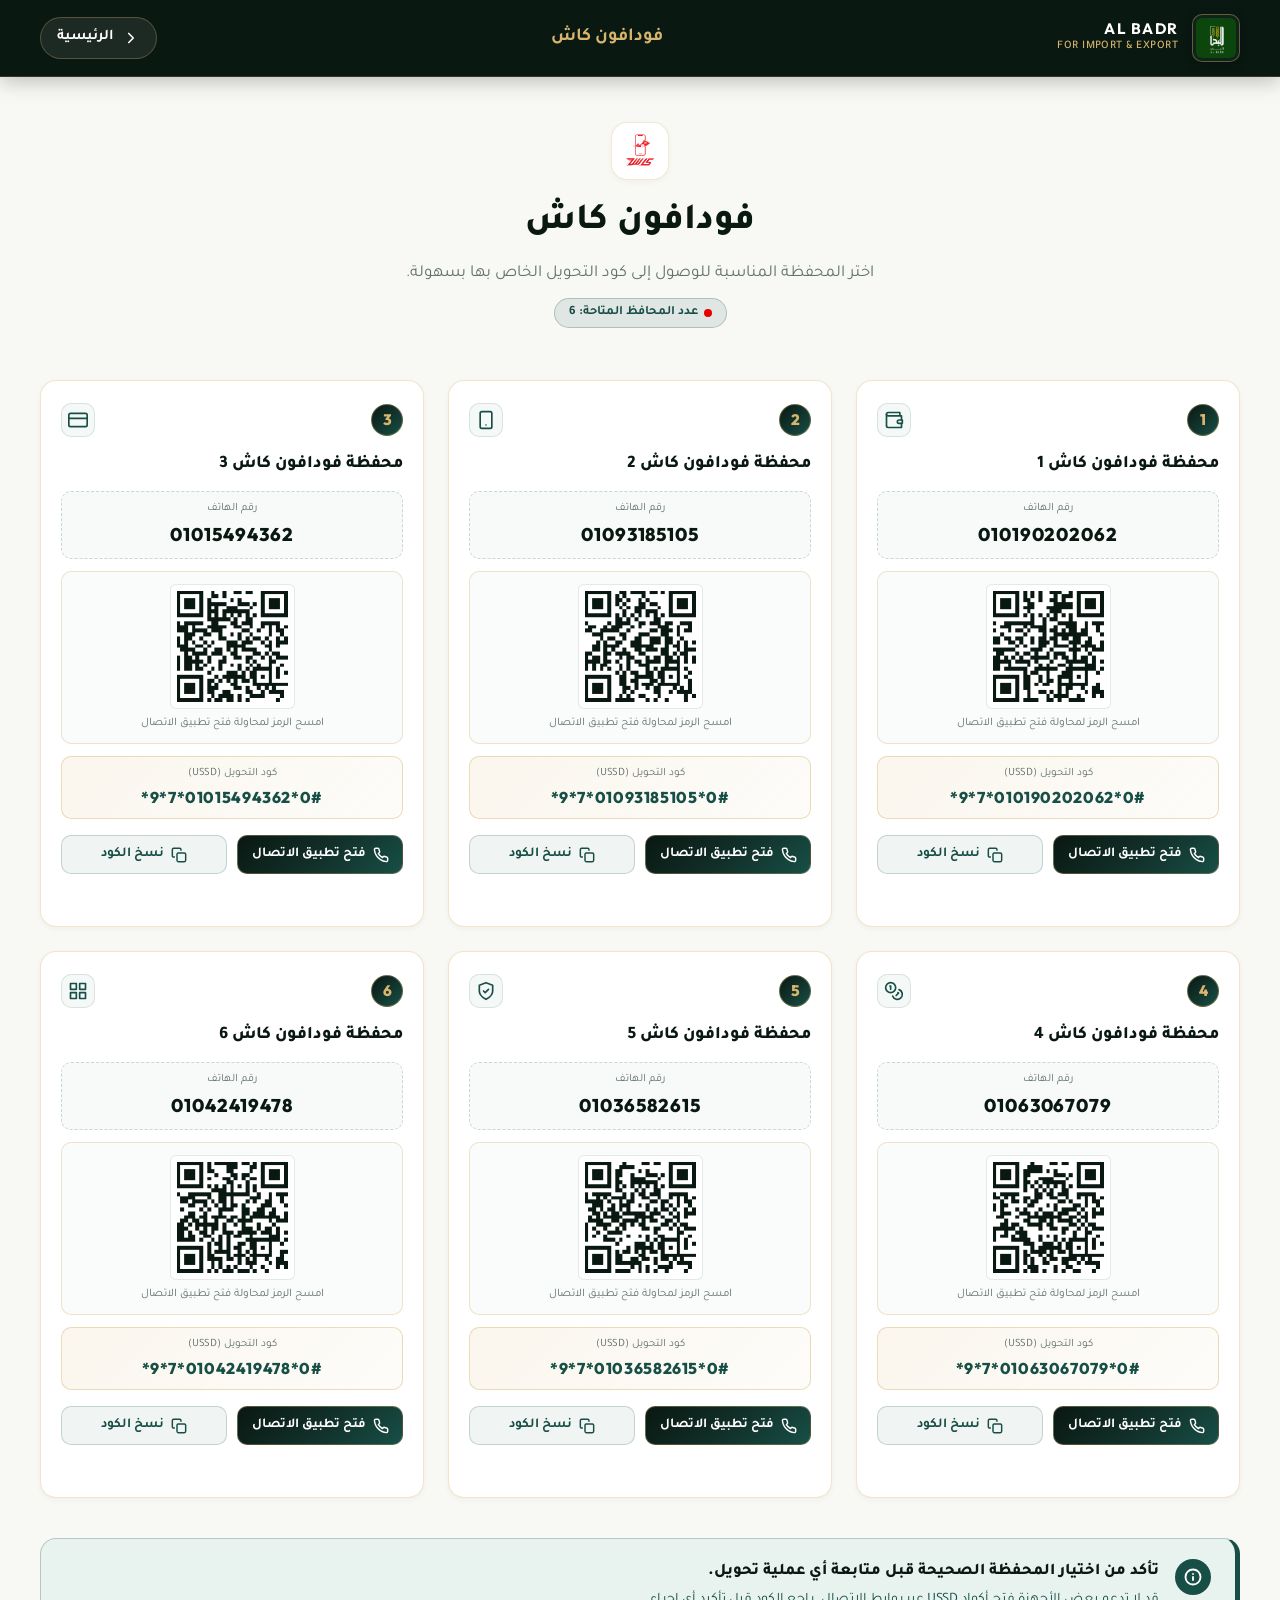
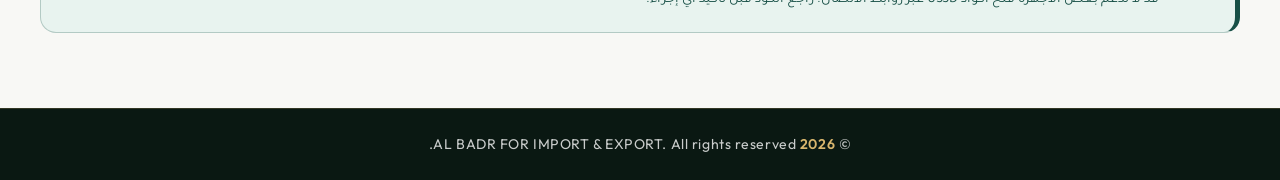
==== commit 99bf9eab: "Update vodafone.html" ====
--- a/vodafone.html
+++ b/vodafone.html
@@ -1,442 +1,183 @@
+
 <!DOCTYPE html>
 <html lang="ar" dir="rtl">
 <head>
   <meta charset="UTF-8">
   <meta name="viewport" content="width=device-width, initial-scale=1.0">
-  <title>AL BADR FOR IMPORT & EXPORT | فودافون كاش - محافظ التحويل</title>
-  <meta name="description" content="محافظ فودافون كاش الرسمية لشركة البدر للاستيراد والتصدير - اختر المحفظة المناسبة للوصول إلى كود التحويل والـ QR Code الخاص بها بسهولة.">
-  
-  <!-- Favicon -->
+  <title>AL BADR FOR IMPORT & EXPORT | فودافون كاش</title>
+  <meta name="description" content="محافظ فودافون كاش لشركة البدر للاستيراد والتصدير.">
+
   <link rel="icon" type="image/jpeg" href="logo.jpeg">
-  
-  <!-- Google Fonts: Tajawal (Arabic) + Outfit (Latin) -->
   <link rel="preconnect" href="https://fonts.googleapis.com">
   <link rel="preconnect" href="https://fonts.gstatic.com" crossorigin>
   <link href="https://fonts.googleapis.com/css2?family=Outfit:wght@400;500;600;700;800&family=Tajawal:wght@400;500;700;800;900&display=swap" rel="stylesheet">
-  
-  <!-- Main Stylesheet -->
   <link rel="stylesheet" href="style.css">
-  
-  <!-- Lightweight Standalone QR Code Library (Local with CDN fallback) -->
+
   <script src="qrcode.min.js"></script>
   <script>
-    if (typeof QRCode === 'undefined') {
+    if (typeof QRCode === "undefined") {
       document.write('<script src="https://cdnjs.cloudflare.com/ajax/libs/qrcodejs/1.0.0/qrcode.min.js"><\/script>');
     }
   </script>
 
-  <!-- Vodafone Page Specific Styles -->
   <style>
-    /* Subpage Header */
     .subpage-header-container {
-      display: flex;
-      align-items: center;
-      justify-content: space-between;
-      height: 76px;
-    }
-
+      display:flex; align-items:center; justify-content:space-between; height:76px;
+    }
     .btn-back-home {
-      display: inline-flex;
-      align-items: center;
-      gap: 8px;
-      color: var(--color-white);
-      font-size: 0.92rem;
-      font-weight: 600;
-      padding: 8px 16px;
-      border-radius: var(--radius-full);
-      background: rgba(255, 255, 255, 0.08);
-      border: 1px solid rgba(216, 181, 109, 0.3);
-      transition: all var(--transition-fast);
-      cursor: pointer;
-    }
-
+      display:inline-flex; align-items:center; gap:8px; color:var(--color-white);
+      font-size:.92rem; font-weight:600; padding:8px 16px;
+      border-radius:var(--radius-full); background:rgba(255,255,255,.08);
+      border:1px solid rgba(216,181,109,.3); transition:all var(--transition-fast);
+      cursor:pointer; text-decoration:none;
+    }
     .btn-back-home:hover {
-      background: var(--color-accent-gold);
-      color: var(--color-primary-dark);
-      border-color: var(--color-accent-gold);
-      transform: translateX(3px);
-    }
-
-    .btn-back-home svg {
-      width: 18px;
-      height: 18px;
-      transition: transform var(--transition-fast);
-    }
-
+      background:var(--color-accent-gold); color:var(--color-primary-dark);
+      border-color:var(--color-accent-gold); transform:translateX(3px);
+    }
+    .btn-back-home svg {width:18px;height:18px}
     .header-subpage-title {
-      font-size: 1.15rem;
-      font-weight: 700;
-      color: var(--color-accent-gold);
-      display: flex;
-      align-items: center;
-      gap: 8px;
-    }
-
-    /* Main Page Container */
-    .vodafone-page-main {
-      padding: 45px 0 75px;
-      min-height: calc(100vh - 150px);
-    }
-
-    /* Hero / Title Section */
-    .vodafone-header-block {
-      text-align: center;
-      max-width: 720px;
-      margin: 0 auto 40px;
-    }
-
+      font-size:1.15rem;font-weight:700;color:var(--color-accent-gold);
+    }
+    .vodafone-page-main {padding:45px 0 75px;min-height:calc(100vh - 150px)}
+    .vodafone-header-block {text-align:center;max-width:720px;margin:0 auto 40px}
     .vodafone-top-icon-box {
-      width: 58px;
-      height: 58px;
-      margin: 0 auto 14px;
-      background: #FFFFFF;
-      border-radius: var(--radius-md);
-      box-shadow: var(--shadow-sm);
-      border: 1px solid rgba(216, 181, 109, 0.3);
-      display: flex;
-      align-items: center;
-      justify-content: center;
-      padding: 8px;
-    }
-
-    .vodafone-top-icon-box img {
-      width: 100%;
-      height: 100%;
-      object-fit: contain;
-    }
-
+      width:58px;height:58px;margin:0 auto 14px;background:#fff;
+      border-radius:var(--radius-md);box-shadow:var(--shadow-sm);
+      border:1px solid rgba(216,181,109,.3);display:flex;
+      align-items:center;justify-content:center;padding:8px;
+    }
+    .vodafone-top-icon-box img {width:100%;height:100%;object-fit:contain}
     .vodafone-badge-count {
-      display: inline-flex;
-      align-items: center;
-      gap: 6px;
-      background: rgba(23, 79, 70, 0.1);
-      border: 1px solid rgba(23, 79, 70, 0.25);
-      color: var(--color-secondary-green);
-      font-size: 0.8rem;
-      font-weight: 700;
-      padding: 4px 14px;
-      border-radius: var(--radius-full);
-      margin-bottom: 12px;
-    }
-
-    .vodafone-badge-count-dot {
-      width: 8px;
-      height: 8px;
-      border-radius: 50%;
-      background: #E60000;
-    }
-
+      display:inline-flex;align-items:center;gap:6px;
+      background:rgba(23,79,70,.1);border:1px solid rgba(23,79,70,.25);
+      color:var(--color-secondary-green);font-size:.8rem;font-weight:700;
+      padding:4px 14px;border-radius:var(--radius-full);margin-bottom:12px;
+    }
+    .vodafone-badge-count-dot {width:8px;height:8px;border-radius:50%;background:#e60000}
     .vodafone-main-heading {
-      font-size: 2.3rem;
-      font-weight: 800;
-      color: var(--color-primary-dark);
-      margin-bottom: 8px;
-    }
-
-    .vodafone-desc-text {
-      font-size: 1.05rem;
-      color: var(--color-text-muted);
-      line-height: 1.6;
-    }
-
-    /* Wallets Grid */
+      font-size:2.3rem;font-weight:800;color:var(--color-primary-dark);margin-bottom:8px;
+    }
+    .vodafone-desc-text {font-size:1.05rem;color:var(--color-text-muted);line-height:1.6}
     .wallets-grid {
-      display: grid;
-      grid-template-columns: repeat(3, 1fr);
-      gap: 24px;
-      margin-bottom: 40px;
-    }
-
-    /* Single Wallet Card */
+      display:grid;grid-template-columns:repeat(3,minmax(0,1fr));
+      gap:24px;margin-bottom:40px;
+    }
     .wallet-card {
-      background: var(--color-white);
-      border: 1px solid rgba(216, 181, 109, 0.35);
-      border-radius: var(--radius-md);
-      padding: 22px 20px;
-      display: flex;
-      flex-direction: column;
-      position: relative;
-      box-shadow: var(--shadow-sm);
-      transition: transform var(--transition-smooth), box-shadow var(--transition-smooth), border-color var(--transition-smooth);
-    }
-
+      background:var(--color-white);border:1px solid rgba(216,181,109,.35);
+      border-radius:var(--radius-md);padding:22px 20px;display:flex;
+      flex-direction:column;position:relative;box-shadow:var(--shadow-sm);
+      transition:transform var(--transition-smooth),box-shadow var(--transition-smooth),border-color var(--transition-smooth);
+      min-width:0;
+    }
     .wallet-card:hover {
-      transform: translateY(-4px);
-      box-shadow: var(--shadow-md);
-      border-color: var(--color-accent-gold);
-    }
-
-    .wallet-card-header {
-      display: flex;
-      align-items: center;
-      justify-content: space-between;
-      margin-bottom: 14px;
-    }
-
-    /* Serial Number Badge */
+      transform:translateY(-4px);box-shadow:var(--shadow-md);
+      border-color:var(--color-accent-gold);
+    }
+    .wallet-card-header {display:flex;align-items:center;justify-content:space-between;margin-bottom:14px}
     .wallet-serial-badge {
-      width: 32px;
-      height: 32px;
-      border-radius: 50%;
-      background: linear-gradient(135deg, #0A1812 0%, #174F46 100%);
-      color: var(--color-accent-gold);
-      font-weight: 800;
-      font-size: 0.95rem;
-      font-family: var(--font-latin);
-      display: flex;
-      align-items: center;
-      justify-content: center;
-      border: 1px solid rgba(216, 181, 109, 0.4);
-      box-shadow: 0 2px 5px rgba(0,0,0,0.12);
-    }
-
-    /* Unique Card Icon (Small: 24-32px) */
+      width:32px;height:32px;border-radius:50%;
+      background:linear-gradient(135deg,#0A1812,#174F46);
+      color:var(--color-accent-gold);font-weight:800;font-size:.95rem;
+      font-family:var(--font-latin);display:flex;align-items:center;justify-content:center;
+      border:1px solid rgba(216,181,109,.4);
+    }
     .wallet-icon-holder {
-      width: 34px;
-      height: 34px;
-      border-radius: var(--radius-sm);
-      background: #F4F8F6;
-      border: 1px solid rgba(23, 79, 70, 0.12);
-      display: flex;
-      align-items: center;
-      justify-content: center;
-      color: var(--color-secondary-green);
-      transition: all var(--transition-fast);
-    }
-
-    .wallet-card:hover .wallet-icon-holder {
-      background: #E9F4F0;
-      color: var(--color-accent-gold);
-      transform: scale(1.05);
-    }
-
-    .wallet-icon-holder svg {
-      width: 20px;
-      height: 20px;
-    }
-
+      width:34px;height:34px;border-radius:var(--radius-sm);background:#F4F8F6;
+      border:1px solid rgba(23,79,70,.12);display:flex;align-items:center;
+      justify-content:center;color:var(--color-secondary-green);
+    }
+    .wallet-icon-holder svg {width:20px;height:20px}
     .wallet-title {
-      font-size: 1.1rem;
-      font-weight: 800;
-      color: var(--color-primary-dark);
-      margin-bottom: 12px;
-    }
-
-    /* Phone Box */
+      font-size:1.1rem;font-weight:800;color:var(--color-primary-dark);margin-bottom:12px;
+    }
     .wallet-data-row {
-      background: #F7FAF8;
-      border: 1px dashed rgba(23, 79, 70, 0.2);
-      border-radius: var(--radius-sm);
-      padding: 8px 12px;
-      margin-bottom: 12px;
-      text-align: center;
-    }
-
+      background:#F7FAF8;border:1px dashed rgba(23,79,70,.2);
+      border-radius:var(--radius-sm);padding:8px 12px;margin-bottom:12px;text-align:center;
+    }
     .wallet-data-label {
-      font-size: 0.7rem;
-      color: var(--color-text-muted);
-      margin-bottom: 2px;
-      display: block;
-    }
-
+      font-size:.7rem;color:var(--color-text-muted);margin-bottom:2px;display:block;
+    }
     .wallet-phone-val {
-      font-family: var(--font-latin);
-      font-size: 1.15rem;
-      font-weight: 800;
-      color: var(--color-primary-dark);
-      letter-spacing: 0.05em;
-      direction: ltr;
-      display: block;
-    }
-
-    /* QR Code Display Frame */
+      font-family:var(--font-latin);font-size:1.15rem;font-weight:800;
+      color:var(--color-primary-dark);letter-spacing:.05em;direction:ltr;display:block;
+    }
     .wallet-qr-wrapper {
-      background: #FAFCFB;
-      border: 1px solid rgba(216, 181, 109, 0.35);
-      border-radius: var(--radius-sm);
-      padding: 12px 10px 10px;
-      display: flex;
-      flex-direction: column;
-      align-items: center;
-      justify-content: center;
-      margin-bottom: 12px;
-    }
-
+      background:#FAFCFB;border:1px solid rgba(216,181,109,.35);
+      border-radius:var(--radius-sm);padding:12px 10px 10px;display:flex;
+      flex-direction:column;align-items:center;justify-content:center;margin-bottom:12px;
+    }
     .wallet-qr-box {
-      width: 125px;
-      height: 125px;
-      background: #FFFFFF;
-      padding: 6px;
-      border-radius: 6px;
-      border: 1px solid rgba(23, 79, 70, 0.12);
-      box-shadow: 0 2px 6px rgba(0,0,0,0.04);
-      display: flex;
-      align-items: center;
-      justify-content: center;
-    }
-
-    .wallet-qr-box canvas, .wallet-qr-box img {
-      display: block;
-      max-width: 100%;
-      height: auto;
-    }
-
-    .wallet-qr-caption {
-      font-size: 0.72rem;
-      color: var(--color-text-muted);
-      margin-top: 6px;
-      font-weight: 500;
-    }
-
-    /* USSD Code Box */
+      width:125px;height:125px;box-sizing:border-box;background:#fff;padding:6px;
+      border-radius:6px;border:1px solid rgba(23,79,70,.12);
+      display:flex;align-items:center;justify-content:center;overflow:hidden;
+    }
+    .wallet-qr-box canvas,.wallet-qr-box img {
+      display:block;max-width:100%;max-height:100%;width:100%;height:100%;object-fit:contain;
+    }
+    .wallet-qr-caption {font-size:.72rem;color:var(--color-text-muted);margin-top:6px}
     .wallet-code-row {
-      background: linear-gradient(135deg, rgba(216, 181, 109, 0.12) 0%, rgba(216, 181, 109, 0.04) 100%);
-      border: 1px solid rgba(216, 181, 109, 0.45);
-      border-radius: var(--radius-sm);
-      padding: 8px 12px;
-      margin-bottom: 16px;
-      text-align: center;
-    }
-
+      background:linear-gradient(135deg,rgba(216,181,109,.12),rgba(216,181,109,.04));
+      border:1px solid rgba(216,181,109,.45);border-radius:var(--radius-sm);
+      padding:8px 12px;margin-bottom:16px;text-align:center;
+    }
     .wallet-code-val {
-      font-family: var(--font-latin);
-      font-size: 0.98rem;
-      font-weight: 800;
-      color: var(--color-secondary-green);
-      letter-spacing: 0.05em;
-      direction: ltr;
-      display: block;
-    }
-
-    /* Action Buttons (UI Stage) */
-    .wallet-actions-group {
-      margin-top: auto;
-      display: flex;
-      gap: 10px;
-    }
-
+      font-family:var(--font-latin);font-size:.98rem;font-weight:800;
+      color:var(--color-secondary-green);letter-spacing:.04em;direction:ltr;
+      display:block;overflow-wrap:anywhere;
+    }
+    .wallet-actions-group {margin-top:auto;display:flex;gap:10px}
     .btn-wallet-action {
-      flex: 1;
-      display: inline-flex;
-      align-items: center;
-      justify-content: center;
-      gap: 8px;
-      font-size: 0.85rem;
-      font-weight: 700;
-      padding: 10px 12px;
-      border-radius: var(--radius-sm);
-      transition: all var(--transition-fast);
-      cursor: pointer;
-      user-select: none;
-    }
-
+      flex:1;min-width:0;display:inline-flex;align-items:center;justify-content:center;
+      gap:7px;font-family:inherit;font-size:.85rem;font-weight:700;padding:10px 8px;
+      border-radius:var(--radius-sm);transition:all var(--transition-fast);
+      cursor:pointer;user-select:none;
+    }
+    .btn-wallet-action:disabled {opacity:.65;cursor:wait}
     .btn-wallet-call {
-      background: var(--gradient-hero);
-      color: var(--color-white);
-      border: 1px solid rgba(216, 181, 109, 0.35);
-      box-shadow: 0 2px 8px rgba(10, 24, 18, 0.15);
-    }
-
-    .btn-wallet-call:hover {
-      background: var(--gradient-gold);
-      color: var(--color-primary-dark);
-      border-color: var(--color-accent-gold);
-      transform: translateY(-2px);
-    }
-
-    .btn-wallet-copy {
-      background: #F0F4F2;
-      color: var(--color-secondary-green);
-      border: 1px solid rgba(23, 79, 70, 0.2);
-    }
-
-    .btn-wallet-copy:hover {
-      background: #E0ECE8;
-      color: var(--color-primary-dark);
-      border-color: var(--color-secondary-green);
-      transform: translateY(-2px);
-    }
-
-    .btn-wallet-action svg {
-      width: 16px;
-      height: 16px;
-    }
-
-    /* Notice / Instruction Section at bottom */
+      background:var(--gradient-hero);color:var(--color-white);
+      border:1px solid rgba(216,181,109,.35);
+    }
+    .btn-wallet-call:hover {background:var(--gradient-gold);color:var(--color-primary-dark)}
+    .btn-wallet-copy {background:#F0F4F2;color:var(--color-secondary-green);border:1px solid rgba(23,79,70,.2)}
+    .btn-wallet-copy:hover {background:#E0ECE8;color:var(--color-primary-dark)}
+    .btn-wallet-action svg {width:16px;height:16px;flex-shrink:0}
+    .wallet-feedback {
+      font-size:.82rem;font-weight:700;text-align:center;margin-top:10px;
+      min-height:20px;color:var(--color-secondary-green);
+    }
+    .wallet-feedback.error {color:#b42318}
     .vodafone-notice-box {
-      background: #E8F3EF;
-      border: 1px solid rgba(23, 79, 70, 0.25);
-      border-right: 5px solid var(--color-secondary-green);
-      border-radius: var(--radius-md);
-      padding: 20px 24px;
-      display: flex;
-      align-items: flex-start;
-      gap: 16px;
-    }
-
+      background:#E8F3EF;border:1px solid rgba(23,79,70,.25);
+      border-right:5px solid var(--color-secondary-green);border-radius:var(--radius-md);
+      padding:20px 24px;display:flex;align-items:flex-start;gap:16px;
+    }
     .notice-icon-box {
-      width: 36px;
-      height: 36px;
-      border-radius: 50%;
-      background: var(--color-secondary-green);
-      color: var(--color-white);
-      display: flex;
-      align-items: center;
-      justify-content: center;
-      flex-shrink: 0;
-    }
-
-    .notice-icon-box svg {
-      width: 18px;
-      height: 18px;
-    }
-
-    .notice-text-content h4 {
-      font-size: 1.02rem;
-      font-weight: 800;
-      color: var(--color-primary-dark);
-      margin-bottom: 4px;
-    }
-
-    .notice-text-content p {
-      font-size: 0.9rem;
-      color: var(--color-secondary-green);
-      line-height: 1.6;
-    }
-
-    /* Responsive Queries */
-    @media (max-width: 992px) {
-      .wallets-grid {
-        grid-template-columns: repeat(2, 1fr);
-      }
-    }
-
-    @media (max-width: 640px) {
-      .wallets-grid {
-        grid-template-columns: 1fr;
-        gap: 20px;
-      }
-
-      .vodafone-main-heading {
-        font-size: 1.85rem;
-      }
-
-      .vodafone-notice-box {
-        flex-direction: column;
-        padding: 16px;
-      }
+      width:36px;height:36px;border-radius:50%;background:var(--color-secondary-green);
+      color:var(--color-white);display:flex;align-items:center;justify-content:center;flex-shrink:0;
+    }
+    .notice-icon-box svg {width:18px;height:18px}
+    .notice-text-content h4 {font-size:1.02rem;font-weight:800;color:var(--color-primary-dark);margin-bottom:4px}
+    .notice-text-content p {font-size:.9rem;color:var(--color-secondary-green);line-height:1.6}
+    @media(max-width:992px) {
+      .wallets-grid {grid-template-columns:repeat(2,minmax(0,1fr))}
+    }
+    @media(max-width:640px) {
+      .wallets-grid {grid-template-columns:1fr;gap:20px}
+      .vodafone-main-heading {font-size:1.85rem}
+      .vodafone-notice-box {flex-direction:column;padding:16px}
+      .subpage-header-container {gap:8px}
+      .header-subpage-title {font-size:.95rem}
+      .btn-back-home {padding:8px 10px;font-size:.82rem}
+      .brand-sub-tag {font-size:.65rem}
     }
   </style>
 </head>
+
 <body dir="rtl">
-
-  <!-- ==========================================================================
-       Header Section
-       ========================================================================== -->
   <header class="site-header" id="mainHeader">
     <div class="container subpage-header-container">
-      <!-- Brand Identity / Logo -->
-      <a href="index.html" class="brand-identity" style="text-decoration:none;">
+      <a href="index.html" class="brand-identity" style="text-decoration:none">
         <div class="brand-logo-frame">
           <img src="logo.jpeg" alt="شعار شركة البدر للاستيراد والتصدير" class="brand-logo-img">
         </div>
@@ -446,55 +187,35 @@
         </div>
       </a>
 
-      <!-- Page Title -->
-      <div class="header-subpage-title">
-        <span>فودافون كاش</span>
-      </div>
-
-      <!-- Back to Main Page Button -->
-      <div>
-        <a href="index.html" class="btn-back-home" aria-label="الرجوع للرئيسية">
-          <svg viewBox="0 0 24 24" fill="none" stroke="currentColor" stroke-width="2.2" stroke-linecap="round" stroke-linejoin="round">
-            <polyline points="9 18 15 12 9 6"></polyline>
-          </svg>
-          <span>الرئيسية</span>
-        </a>
-      </div>
+      <div class="header-subpage-title">فودافون كاش</div>
+
+      <a href="index.html" class="btn-back-home" aria-label="الرجوع للرئيسية">
+        <svg viewBox="0 0 24 24" fill="none" stroke="currentColor" stroke-width="2.2" stroke-linecap="round" stroke-linejoin="round">
+          <polyline points="9 18 15 12 9 6"></polyline>
+        </svg>
+        <span>الرئيسية</span>
+      </a>
     </div>
   </header>
 
-  <!-- ==========================================================================
-       Vodafone Cash Wallets Section
-       ========================================================================== -->
   <main class="vodafone-page-main">
     <div class="container">
-      
-      <!-- Top Title and Info -->
       <div class="vodafone-header-block">
         <div class="vodafone-top-icon-box">
           <img src="vodafone.png" alt="Vodafone Cash Logo">
         </div>
-        
-        <h1 class="vodafone-main-heading">
-          فودافون كاش
-        </h1>
-        
-        <p class="vodafone-desc-text">
-          اختر المحفظة المناسبة للوصول إلى كود التحويل الخاص بها بسهولة.
-        </p>
-        
-        <div class="vodafone-badge-count" style="margin-top: 10px;">
+
+        <h1 class="vodafone-main-heading">فودافون كاش</h1>
+        <p class="vodafone-desc-text">اختر المحفظة المناسبة للوصول إلى كود التحويل الخاص بها بسهولة.</p>
+
+        <div class="vodafone-badge-count" style="margin-top:10px">
           <span class="vodafone-badge-count-dot"></span>
           <span>عدد المحافظ المتاحة: 6</span>
         </div>
       </div>
 
-      <!-- 6 Wallets Dynamic Grid Container -->
-      <div class="wallets-grid" id="walletsContainer">
-        <!-- Rendered dynamically from siteConfig.js data list -->
-      </div>
-
-      <!-- Bottom Notice Box -->
+      <div class="wallets-grid" id="walletsContainer"></div>
+
       <div class="vodafone-notice-box">
         <div class="notice-icon-box">
           <svg viewBox="0 0 24 24" fill="none" stroke="currentColor" stroke-width="2.5" stroke-linecap="round" stroke-linejoin="round">
@@ -505,16 +226,12 @@
         </div>
         <div class="notice-text-content">
           <h4>تأكد من اختيار المحفظة الصحيحة قبل متابعة أي عملية تحويل.</h4>
-          <p>قد يختلف دعم أكواد USSD حسب الجهاز وتطبيق الاتصال.</p>
+          <p>قد لا تدعم بعض الأجهزة فتح أكواد USSD عبر روابط الاتصال. راجع الكود قبل تأكيد أي إجراء.</p>
         </div>
       </div>
-
     </div>
   </main>
 
-  <!-- ==========================================================================
-       Minimal Copyright Footer
-       ========================================================================== -->
   <footer class="site-footer" id="footer">
     <div class="container footer-minimal-container">
       <div class="copyright-text">
@@ -523,137 +240,225 @@
     </div>
   </footer>
 
-  <!-- Page Logic Script -->
   <script type="module">
-    import { siteConfig } from './siteConfig.js';
+    import { siteConfig } from "./siteConfig.js";
 
     document.addEventListener("DOMContentLoaded", () => {
-      // 1. Update copyright year automatically
-      const yearEl = document.getElementById("currentYear");
-      if (yearEl) {
-        yearEl.textContent = new Date().getFullYear();
-      }
-
-      // 2. SVG Icons helper for distinct wallet icons (24-32px)
+      document.getElementById("currentYear").textContent = new Date().getFullYear();
+
       const iconsMap = {
         wallet: `<svg viewBox="0 0 24 24" fill="none" stroke="currentColor" stroke-width="2" stroke-linecap="round" stroke-linejoin="round"><path d="M21 12V7H5a2 2 0 0 1 0-4h14v4"></path><path d="M3 5v14a2 2 0 0 0 2 2h16v-5"></path><path d="M18 12a2 2 0 0 0 0 4h4v-4Z"></path></svg>`,
-        phone: `<svg viewBox="0 0 24 24" fill="none" stroke="currentColor" stroke-width="2" stroke-linecap="round" stroke-linejoin="round"><rect x="5" y="2" width="14" height="20" rx="2" ry="2"></rect><line x1="12" y1="18" x2="12.01" y2="18"></line></svg>`,
-        card: `<svg viewBox="0 0 24 24" fill="none" stroke="currentColor" stroke-width="2" stroke-linecap="round" stroke-linejoin="round"><rect x="1" y="4" width="22" height="16" rx="2" ry="2"></rect><line x1="1" y1="10" x2="23" y2="10"></line></svg>`,
+        phone: `<svg viewBox="0 0 24 24" fill="none" stroke="currentColor" stroke-width="2" stroke-linecap="round" stroke-linejoin="round"><rect x="5" y="2" width="14" height="20" rx="2"></rect><line x1="12" y1="18" x2="12.01" y2="18"></line></svg>`,
+        card: `<svg viewBox="0 0 24 24" fill="none" stroke="currentColor" stroke-width="2" stroke-linecap="round" stroke-linejoin="round"><rect x="1" y="4" width="22" height="16" rx="2"></rect><line x1="1" y1="10" x2="23" y2="10"></line></svg>`,
         coins: `<svg viewBox="0 0 24 24" fill="none" stroke="currentColor" stroke-width="2" stroke-linecap="round" stroke-linejoin="round"><circle cx="8" cy="8" r="6"></circle><path d="M18.09 10.37A6 6 0 1 1 10.34 18"></path><path d="M7 6h1v4"></path><path d="m16.71 13.88.7.71-2.82 2.82"></path></svg>`,
         shield: `<svg viewBox="0 0 24 24" fill="none" stroke="currentColor" stroke-width="2" stroke-linecap="round" stroke-linejoin="round"><path d="M12 22s8-4 8-10V5l-8-3-8 3v7c0 6 8 10 8 10z"></path><path d="m9 12 2 2 4-4"></path></svg>`,
         qrcode: `<svg viewBox="0 0 24 24" fill="none" stroke="currentColor" stroke-width="2" stroke-linecap="round" stroke-linejoin="round"><rect x="3" y="3" width="7" height="7"></rect><rect x="14" y="3" width="7" height="7"></rect><rect x="14" y="14" width="7" height="7"></rect><rect x="3" y="14" width="7" height="7"></rect></svg>`
       };
 
-      // 3. Render 6 Wallets dynamically from centralized data
       const container = document.getElementById("walletsContainer");
-      const walletsData = siteConfig.payments.vodafoneCash.wallets || [];
-      const getCode = siteConfig.payments.vodafoneCash.getTransferCode;
-      const getTelUri = siteConfig.payments.vodafoneCash.getTelUri;
-
-      if (container && walletsData.length > 0) {
-        container.innerHTML = walletsData.map(wallet => {
-          const transferCode = getCode(wallet.phone);
-          const telUri = getTelUri(wallet.phone);
-          const iconSvg = iconsMap[wallet.iconType] || iconsMap.wallet;
-          const qrContainerId = `qr-code-${wallet.id}`;
-
-          return `
-            <div class="wallet-card" data-wallet-id="${wallet.id}">
-              <div class="wallet-card-header">
-                <div class="wallet-serial-badge">${wallet.id}</div>
-                <div class="wallet-icon-holder" aria-hidden="true">
-                  ${iconSvg}
-                </div>
-              </div>
-
-              <div class="wallet-title">${wallet.nameAr}</div>
-
-              <!-- رقم الهاتف الخاص بالمحفظة -->
-              <div class="wallet-data-row">
-                <span class="wallet-data-label">رقم الهاتف</span>
-                <span class="wallet-phone-val">${wallet.phone}</span>
-              </div>
-
-              <!-- QR Code الخاص بالمحفظة (باستخدام بروتوكول tel:) -->
-              <div class="wallet-qr-wrapper">
-                <div class="wallet-qr-box" id="${qrContainerId}" title="${telUri}"></div>
-                <span class="wallet-qr-caption">امسح الرمز لفتح تطبيق الاتصال</span>
-              </div>
-
-              <!-- كود USSD مكتوب بوضوح -->
-              <div class="wallet-code-row">
-                <span class="wallet-data-label">كود التحويل (USSD)</span>
-                <span class="wallet-code-val">${transferCode}</span>
-              </div>
-
-              <!-- الأزرار (مرحلة UI فقط، غير مفعلة حالياً) -->
-              <div class="wallet-actions-group">
-                <button type="button" class="btn-wallet-action btn-wallet-call" data-wallet-id="${wallet.id}" data-tel="${telUri}" aria-label="فتح تطبيق الاتصال لمحفظة ${wallet.id}">
-                  <svg viewBox="0 0 24 24" fill="none" stroke="currentColor" stroke-width="2.2" stroke-linecap="round" stroke-linejoin="round">
-                    <path d="M22 16.92v3a2 2 0 0 1-2.18 2 19.79 19.79 0 0 1-8.63-3.07 19.5 19.5 0 0 1-6-6 19.79 19.79 0 0 1-3.07-8.67A2 2 0 0 1 4.11 2h3a2 2 0 0 1 2 1.72 12.84 12.84 0 0 0 .7 2.81 2 2 0 0 1-.45 2.11L8.09 9.91a16 16 0 0 0 6 6l1.27-1.27a2 2 0 0 1 2.11-.45 12.84 12.84 0 0 0 2.81.7A2 2 0 0 1 22 16.92z"></path>
-                  </svg>
-                  <span>فتح تطبيق الاتصال</span>
-                </button>
-
-                <button type="button" class="btn-wallet-action btn-wallet-copy" data-wallet-id="${wallet.id}" data-code="${transferCode}" aria-label="نسخ الكود لمحفظة ${wallet.id}">
-                  <svg viewBox="0 0 24 24" fill="none" stroke="currentColor" stroke-width="2.2" stroke-linecap="round" stroke-linejoin="round">
-                    <rect x="9" y="9" width="13" height="13" rx="2" ry="2"></rect>
-                    <path d="M5 15H4a2 2 0 0 1-2-2V4a2 2 0 0 1 2-2h9a2 2 0 0 1 2 2v1"></path>
-                  </svg>
-                  <span>نسخ الكود</span>
-                </button>
-              </div>
+      const paymentConfig = siteConfig?.payments?.vodafoneCash;
+
+      if (!paymentConfig || !Array.isArray(paymentConfig.wallets)) {
+        container.textContent = "تعذر تحميل بيانات المحافظ. راجع ملف siteConfig.js.";
+        console.error("Vodafone Cash configuration is missing or invalid.");
+        return;
+      }
+
+      const walletsData = paymentConfig.wallets;
+      const getCode = paymentConfig.getTransferCode;
+      const getTelUri = paymentConfig.getTelUri;
+
+      if (typeof getCode !== "function" || typeof getTelUri !== "function") {
+        container.textContent = "إعدادات أكواد التحويل غير مكتملة. راجع ملف siteConfig.js.";
+        console.error("getTransferCode or getTelUri is not a function.");
+        return;
+      }
+
+      // توليد البطاقات
+      container.innerHTML = walletsData.map(wallet => {
+        const transferCode = String(getCode(wallet.phone));
+        const telUri = String(getTelUri(wallet.phone));
+        const iconSvg = iconsMap[wallet.iconType] || iconsMap.wallet;
+        const qrId = `qr-code-${wallet.id}`;
+        const safeName = String(wallet.nameAr ?? "محفظة");
+
+        return `
+          <article class="wallet-card" data-wallet-id="${wallet.id}">
+            <div class="wallet-card-header">
+              <div class="wallet-serial-badge">${wallet.id}</div>
+              <div class="wallet-icon-holder" aria-hidden="true">${iconSvg}</div>
             </div>
-          `;
-        }).join('');
-
-        // توليد QR Code لكل محفظة بشكل ديناميكي ومستقل باستخدام بروتوكول tel:
-        const initQRCodes = () => {
-          walletsData.forEach(wallet => {
-            const qrContainerId = `qr-code-${wallet.id}`;
-            const qrElem = document.getElementById(qrContainerId);
-            const telUri = getTelUri(wallet.phone);
-
-            if (qrElem) {
-              qrElem.innerHTML = ""; // تفريغ أي محتوى سابق
-              if (typeof QRCode !== 'undefined') {
-                try {
-                  new QRCode(qrElem, {
-                    text: telUri,
-                    width: 110,
-                    height: 110,
-                    colorDark: "#0A1812",
-                    colorLight: "#FFFFFF",
-                    correctLevel: QRCode.CorrectLevel.M
-                  });
-                } catch (err) {
-                  console.error(`Error generating QR for wallet ${wallet.id}:`, err);
-                  // في حال حدوث أي خطأ في الكانفاس، استخدام توليد SVG/Image كـ Fallback
-                  qrElem.innerHTML = `<img src="https://api.qrserver.com/v1/create-qr-code/?size=110x110&data=${encodeURIComponent(telUri)}" alt="QR Code" width="110" height="110">`;
-                }
-              } else {
-                // في حال عدم تحميل المكتبة لأي سبب في البيئة المحلية
-                qrElem.innerHTML = `<img src="https://api.qrserver.com/v1/create-qr-code/?size=110x110&data=${encodeURIComponent(telUri)}" alt="QR Code" width="110" height="110">`;
-              }
+
+            <div class="wallet-title">${safeName}</div>
+
+            <div class="wallet-data-row">
+              <span class="wallet-data-label">رقم الهاتف</span>
+              <span class="wallet-phone-val" dir="ltr">${wallet.phone}</span>
+            </div>
+
+            <div class="wallet-qr-wrapper">
+              <div class="wallet-qr-box" id="${qrId}" aria-label="QR Code للمحفظة"></div>
+              <span class="wallet-qr-caption">امسح الرمز لمحاولة فتح تطبيق الاتصال</span>
+            </div>
+
+            <div class="wallet-code-row">
+              <span class="wallet-data-label">كود التحويل (USSD)</span>
+              <span class="wallet-code-val" dir="ltr">${transferCode}</span>
+            </div>
+
+            <div class="wallet-actions-group">
+              <button type="button"
+                class="btn-wallet-action btn-wallet-call"
+                data-wallet-id="${wallet.id}"
+                aria-label="فتح تطبيق الاتصال لمحفظة ${wallet.id}">
+                <svg viewBox="0 0 24 24" fill="none" stroke="currentColor" stroke-width="2.2" stroke-linecap="round" stroke-linejoin="round">
+                  <path d="M22 16.92v3a2 2 0 0 1-2.18 2 19.79 19.79 0 0 1-8.63-3.07 19.5 19.5 0 0 1-6-6 19.79 19.79 0 0 1-3.07-8.67A2 2 0 0 1 4.11 2h3a2 2 0 0 1 2 1.72 12.84 12.84 0 0 0 .7 2.81 2 2 0 0 1-.45 2.11L8.09 9.91a16 16 0 0 0 6 6l1.27-1.27a2 2 0 0 1 2.11-.45 12.84 12.84 0 0 0 2.81.7A2 2 0 0 1 22 16.92z"></path>
+                </svg>
+                <span>فتح تطبيق الاتصال</span>
+              </button>
+
+              <button type="button"
+                class="btn-wallet-action btn-wallet-copy"
+                data-wallet-id="${wallet.id}"
+                aria-label="نسخ الكود لمحفظة ${wallet.id}">
+                <svg viewBox="0 0 24 24" fill="none" stroke="currentColor" stroke-width="2.2" stroke-linecap="round" stroke-linejoin="round">
+                  <rect x="9" y="9" width="13" height="13" rx="2"></rect>
+                  <path d="M5 15H4a2 2 0 0 1-2-2V4a2 2 0 0 1 2-2h9a2 2 0 0 1 2 2v1"></path>
+                </svg>
+                <span>نسخ الكود</span>
+              </button>
+            </div>
+
+            <div class="wallet-feedback" aria-live="polite"></div>
+          </article>
+        `;
+      }).join("");
+
+      // توليد QR Code لكل محفظة
+      walletsData.forEach(wallet => {
+        const qrElem = document.getElementById(`qr-code-${wallet.id}`);
+        if (!qrElem) return;
+
+        const telUri = String(getTelUri(wallet.phone));
+
+        if (typeof QRCode !== "undefined") {
+          try {
+            new QRCode(qrElem, {
+              text: telUri,
+              width: 110,
+              height: 110,
+              colorDark: "#0A1812",
+              colorLight: "#FFFFFF",
+              correctLevel: QRCode.CorrectLevel.M
+            });
+          } catch (error) {
+            console.error("QR generation failed:", wallet.id, error);
+            showQrFallback(qrElem, telUri);
+          }
+        } else {
+          showQrFallback(qrElem, telUri);
+        }
+      });
+
+      function showQrFallback(element, value) {
+        const img = document.createElement("img");
+        img.alt = "QR Code";
+        img.width = 110;
+        img.height = 110;
+        img.src = "https://api.qrserver.com/v1/create-qr-code/?size=110x110&data=" + encodeURIComponent(value);
+        element.replaceChildren(img);
+      }
+
+      // التعامل مع الأزرار بعد إنشاء البطاقات (Event Delegation)
+      container.addEventListener("click", async event => {
+        const button = event.target.closest("button.btn-wallet-action");
+        if (!button || !container.contains(button)) return;
+
+        const card = button.closest(".wallet-card");
+        if (!card) return;
+
+        const walletId = button.dataset.walletId;
+        const wallet = walletsData.find(item => String(item.id) === String(walletId));
+        if (!wallet) return;
+
+        const feedback = card.querySelector(".wallet-feedback");
+        const code = String(getCode(wallet.phone));
+
+        function showMessage(message, isError = false) {
+          feedback.textContent = message;
+          feedback.classList.toggle("error", isError);
+        }
+
+        // زر نسخ الكود
+        if (button.classList.contains("btn-wallet-copy")) {
+          const label = button.querySelector("span");
+          const originalLabel = label.textContent;
+          button.disabled = true;
+
+          try {
+            if (navigator.clipboard && window.isSecureContext) {
+              await navigator.clipboard.writeText(code);
+            } else {
+              const textarea = document.createElement("textarea");
+              textarea.value = code;
+              textarea.setAttribute("readonly", "");
+              textarea.style.position = "fixed";
+              textarea.style.top = "0";
+              textarea.style.left = "-9999px";
+              document.body.appendChild(textarea);
+              textarea.select();
+              textarea.setSelectionRange(0, textarea.value.length);
+
+              const copied = document.execCommand("copy");
+              textarea.remove();
+
+              if (!copied) throw new Error("Browser copy command failed");
             }
-          });
-        };
-
-        // تنفيذ التوليد مع ضمان اكتمال رسم الـ DOM
-        setTimeout(initQRCodes, 50);
-      }
-
-      // 4. سلوك الأزرار في مرحلة الـ UI: تأثير بصري خفيف دون تشغيل اتصال أو نسخ
-      const allActionButtons = document.querySelectorAll(".btn-wallet-action");
-      allActionButtons.forEach(btn => {
-        btn.addEventListener("click", (e) => {
-          e.preventDefault();
-          e.stopPropagation();
-          btn.style.transform = "scale(0.97)";
+
+            showMessage("تم نسخ الكود بنجاح ✓");
+            label.textContent = "تم النسخ ✓";
+            setTimeout(() => {
+              label.textContent = originalLabel;
+            }, 1800);
+          } catch (error) {
+            console.error("Copy failed:", error);
+            showMessage("تعذر النسخ تلقائيًا. انسخ الكود يدويًا.", true);
+            window.prompt("انسخ كود التحويل يدويًا:", code);
+          } finally {
+            button.disabled = false;
+          }
+
+          return;
+        }
+
+        // زر الاتصال: محاولة فتح رابط tel من تفاعل المستخدم
+        if (button.classList.contains("btn-wallet-call")) {
+          const telUri = String(getTelUri(wallet.phone));
+
+          showMessage("جارٍ محاولة فتح تطبيق الاتصال…");
+
+          // بعض الأجهزة لا تقبل رموز USSD عبر tel:؛ لا يمكن ضمان فتحه.
+          // نستخدم الرابط الناتج من إعدادات المشروع ونترك تأكيد الاتصال للمستخدم.
+          const anchor = document.createElement("a");
+          anchor.href = telUri;
+          anchor.style.display = "none";
+          anchor.setAttribute("aria-label", "فتح تطبيق الاتصال");
+          document.body.appendChild(anchor);
+
+          try {
+            anchor.click();
+          } catch (error) {
+            console.error("Unable to open dialer:", error);
+          }
+
+          anchor.remove();
+
+          // إظهار الكود كبديل لأن المتصفح لا يستطيع التأكد من فتح تطبيق الاتصال.
           setTimeout(() => {
-            btn.style.transform = "";
-          }, 150);
-        });
+            showMessage("لو لم يفتح الاتصال، انسخ الكود وأدخله يدويًا.");
+            window.prompt("كود التحويل الخاص بهذه المحفظة:", code);
+          }, 700);
+        }
       });
     });
   </script>
